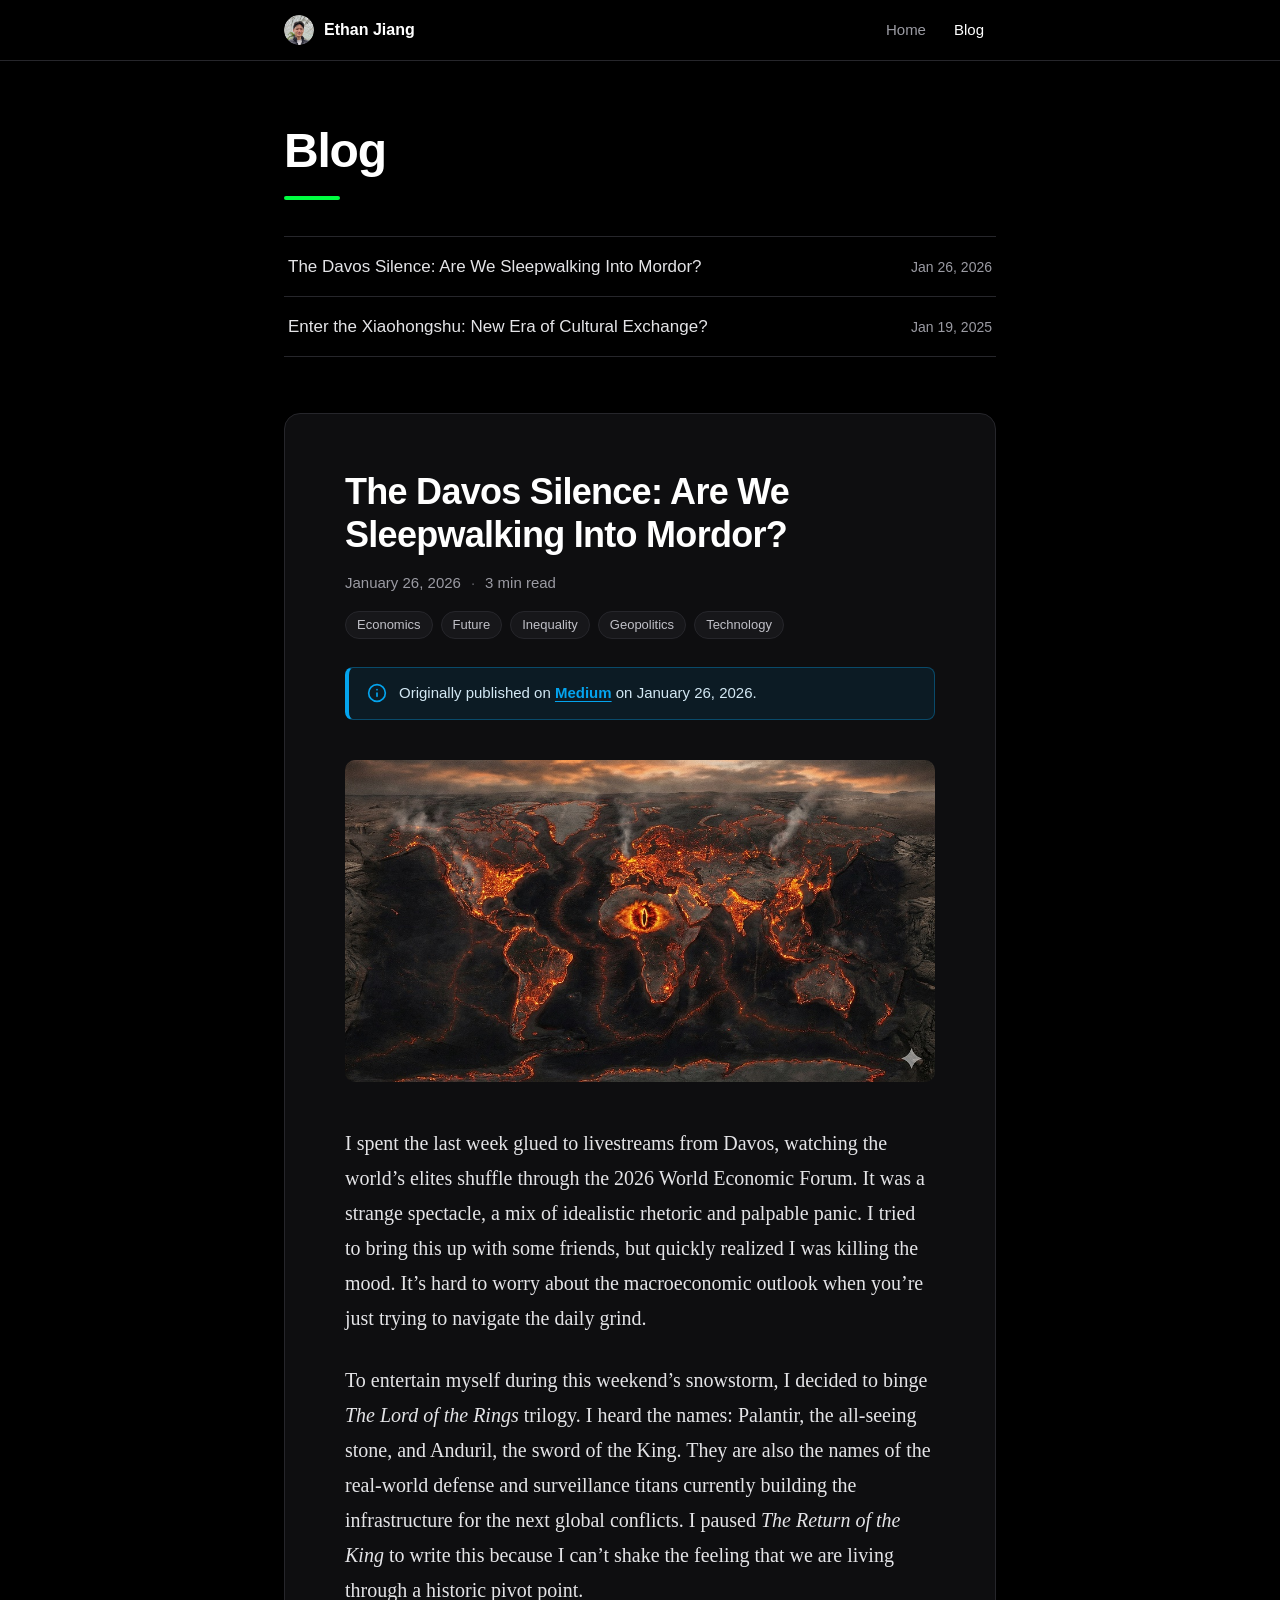
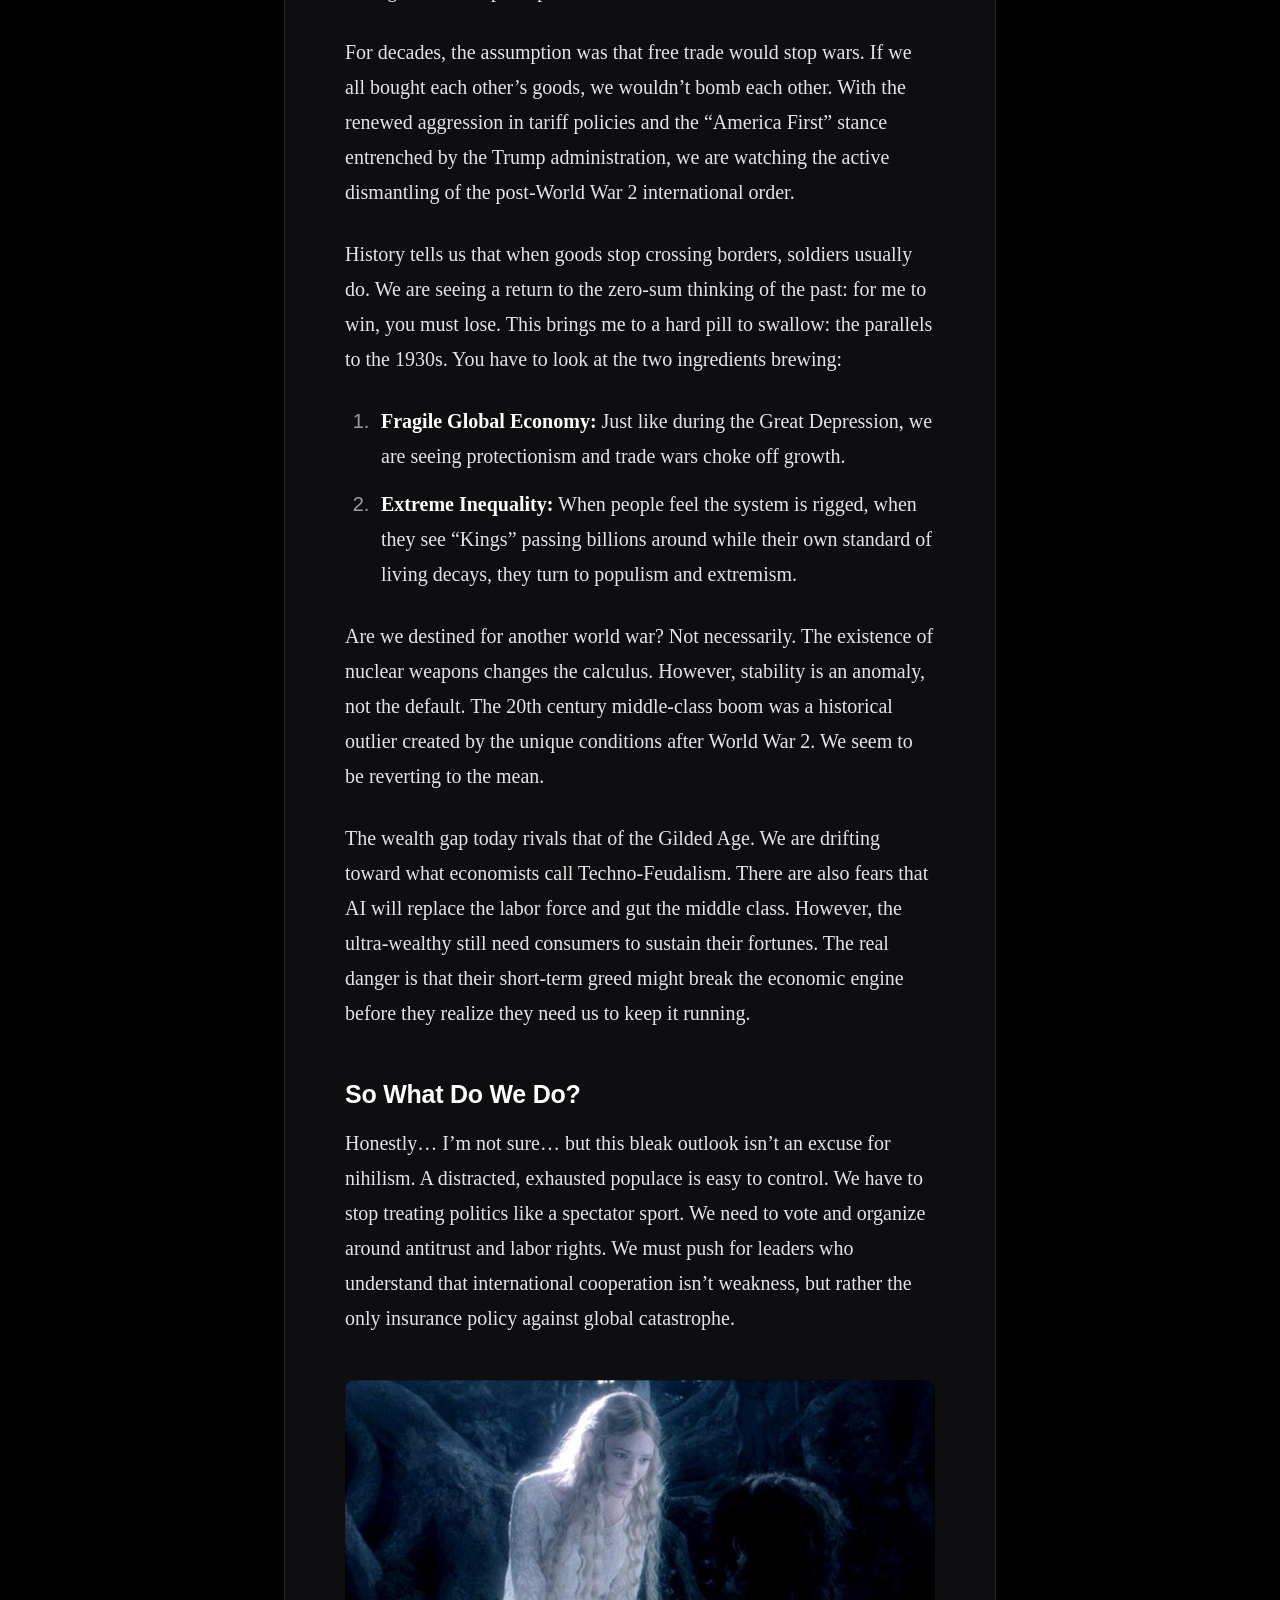
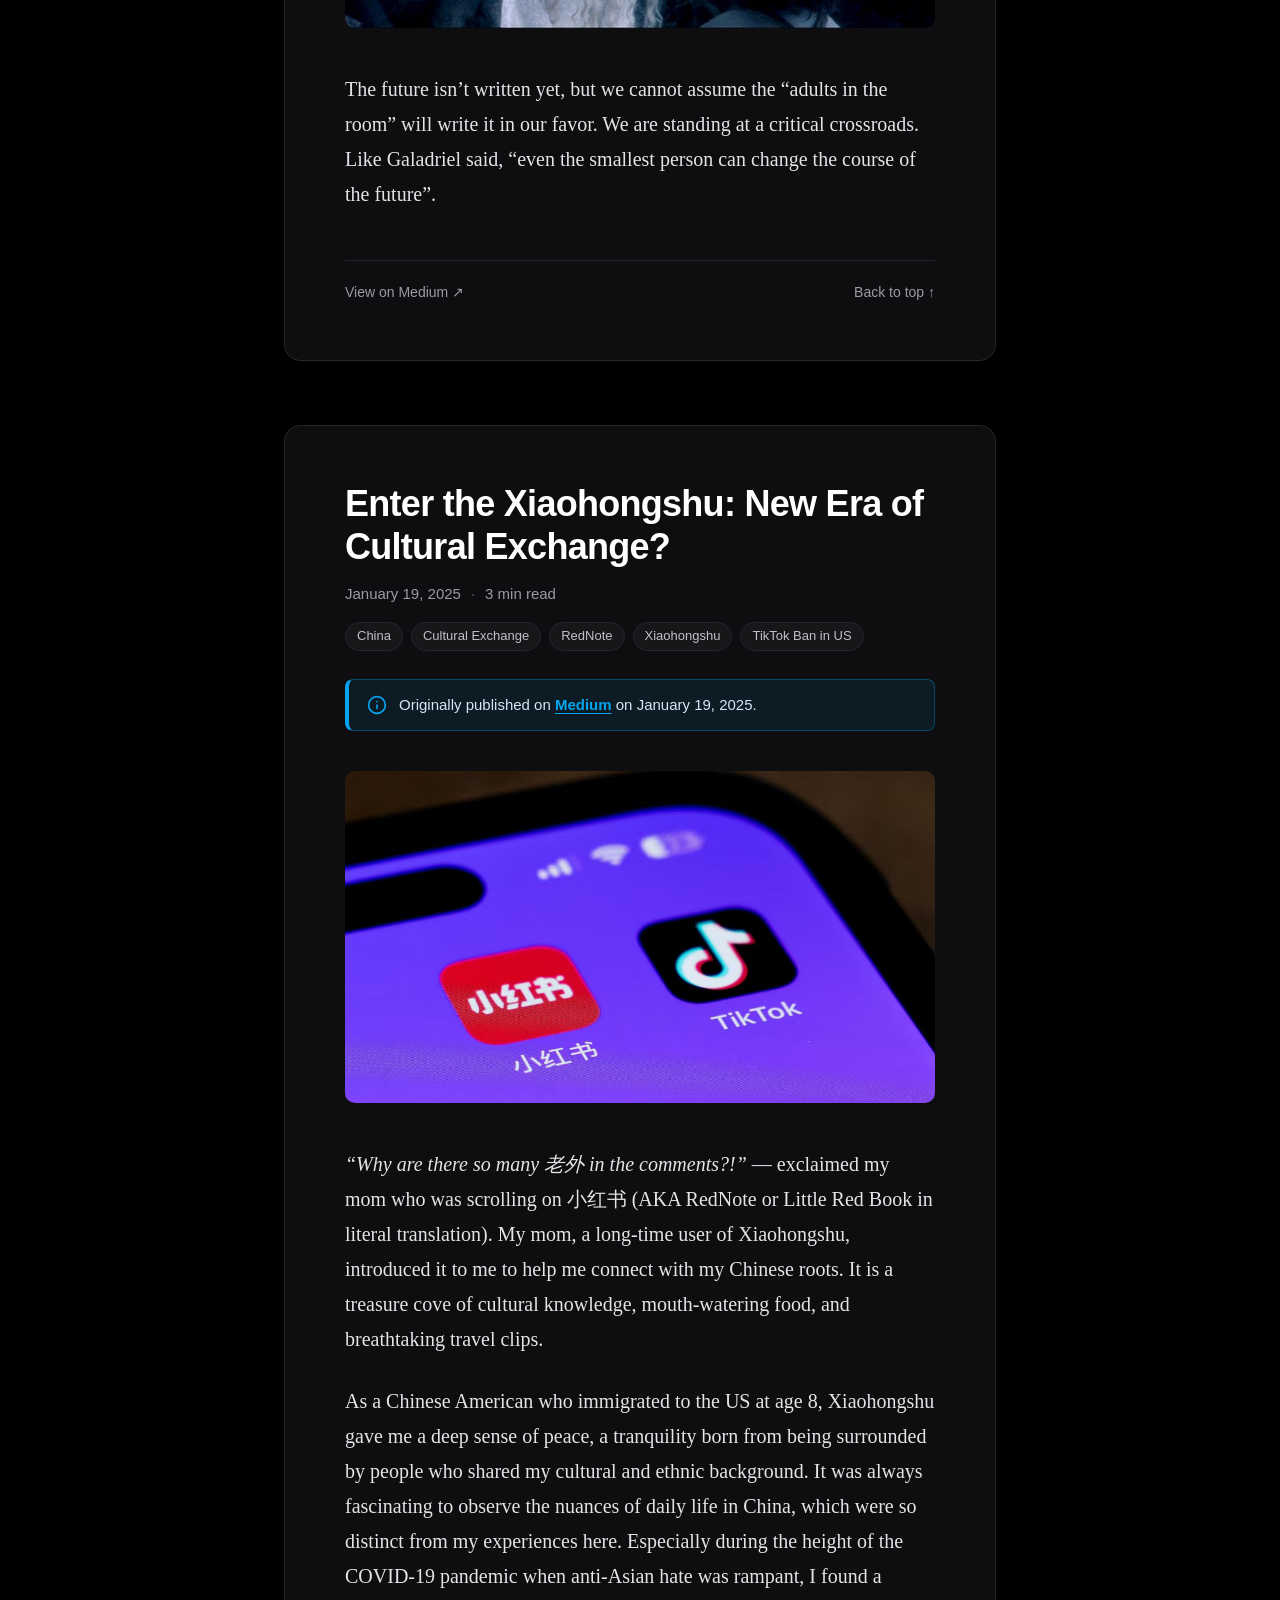
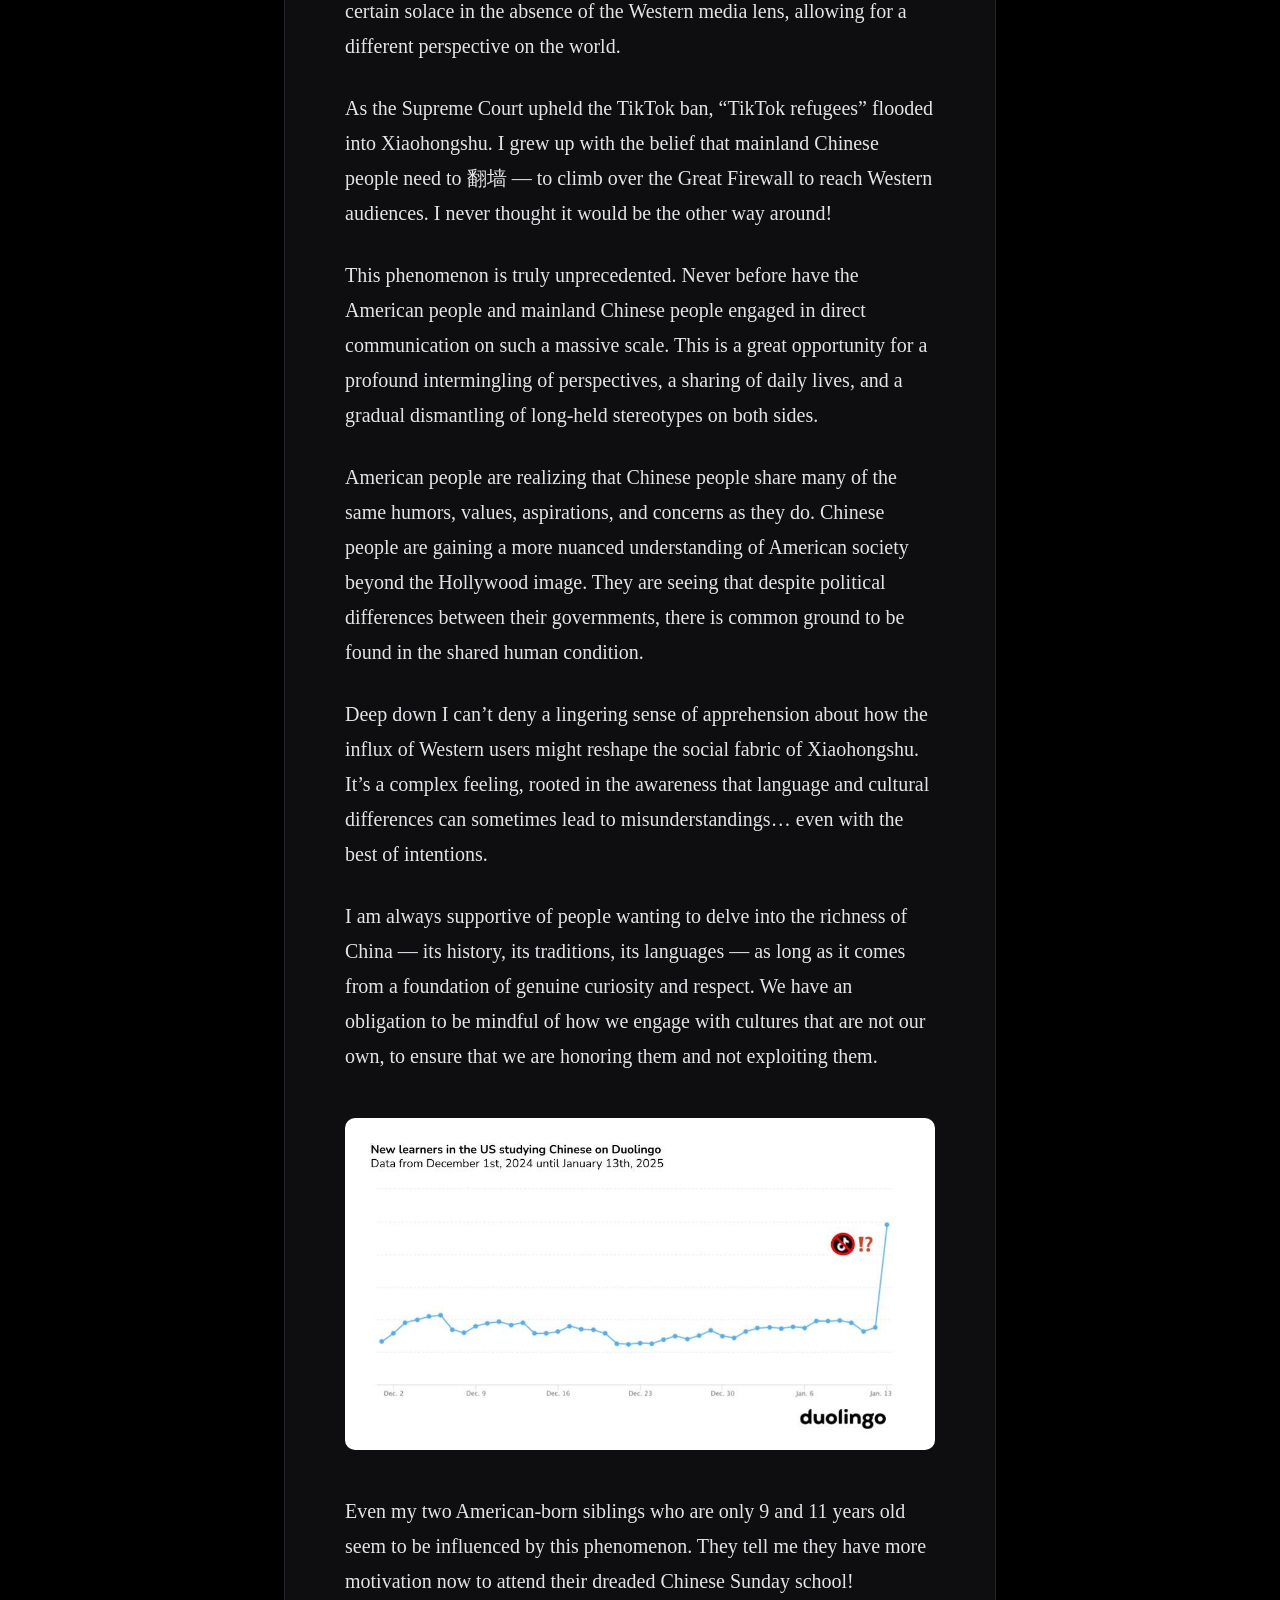
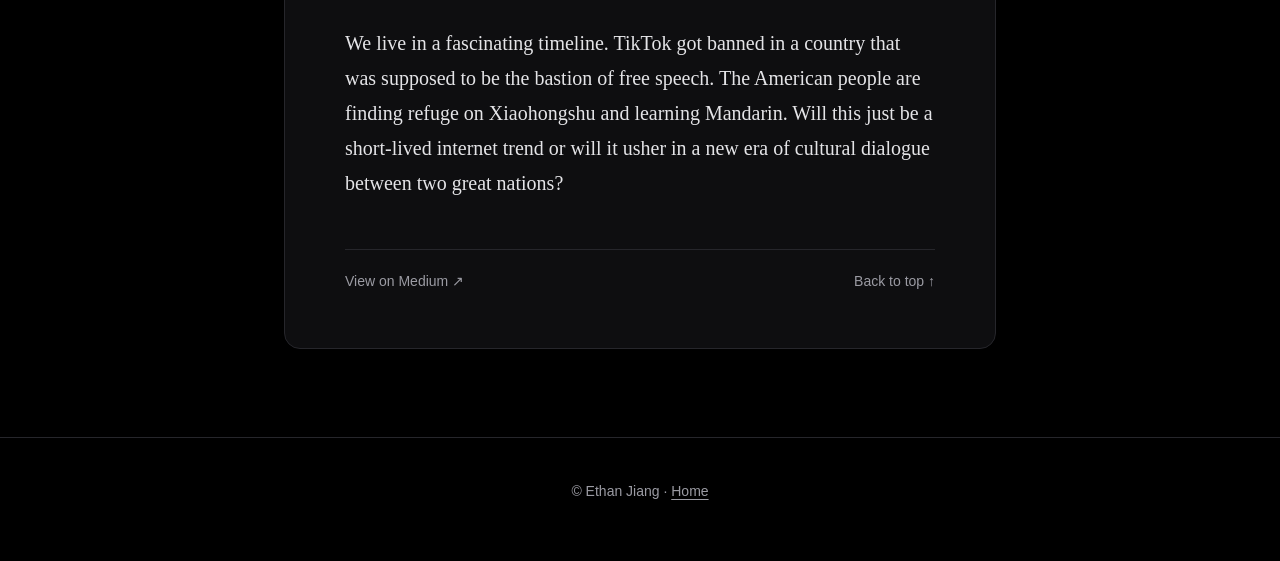
==== blog/index.html @ 608e7aaf "replace medium with self hosted blog page Co-Authored-By: Claude Opus 5.5 <noreply@anthropic.com>" ====
<!DOCTYPE html>
<html lang="en">

<head>

  <title>Blog | Ethan Jiang</title>
  <meta charset="UTF-8">
  <meta name="viewport" content="width=device-width, initial-scale=1.0">
  <meta name="description" content="Blog posts by Ethan Jiang.">
  <link rel="icon" type="image/x-icon" href="https://img.icons8.com/color/48/000000/developer--v1.png">

  <!-- Social previews -->
  <meta property="og:type" content="website">
  <meta property="og:title" content="Blog | Ethan Jiang">
  <meta property="og:description" content="Blog posts by Ethan Jiang.">
  <meta property="og:url" content="https://jiangoz.github.io/blog/">
  <meta property="og:image" content="https://jiangoz.github.io/images/blog/davos-mordor-map.jpg">

  <!-- CSS -->
  <link rel="stylesheet" href="../css/blog.css">

</head>

<body id="top">

  <a class="skip-link" href="#main">Skip to content</a>

  <header class="site-nav">
    <nav class="site-nav-inner" aria-label="Main">
      <a class="brand" href="../">
        <img src="../images/pfp.png" alt="" width="30" height="30">
        <span>Ethan Jiang</span>
      </a>
      <ul class="nav-links">
        <li><a href="../">Home</a></li>
        <li><a href="./" aria-current="page">Blog</a></li>
      </ul>
    </nav>
  </header>

  <main id="main" class="container">

    <header class="page-header">
      <h1>Blog</h1>

      <ol class="post-index" aria-label="All posts">
        <li>
          <a href="#davos-silence">
            <span class="post-index-title">The Davos Silence: Are We Sleepwalking Into Mordor?</span>
            <time datetime="2026-01-26">Jan 26, 2026</time>
          </a>
        </li>
        <li>
          <a href="#enter-the-xiaohongshu">
            <span class="post-index-title">Enter the Xiaohongshu: New Era of Cultural Exchange?</span>
            <time datetime="2025-01-19">Jan 19, 2025</time>
          </a>
        </li>
      </ol>
    </header>

    <!-- ================================================================== -->
    <!-- POST: The Davos Silence                                            -->
    <!-- ================================================================== -->
    <article class="post" id="davos-silence" aria-labelledby="davos-silence-title">

      <header class="post-header">
        <h2 class="post-title" id="davos-silence-title">
          <a href="#davos-silence">The Davos Silence: Are We Sleepwalking Into Mordor?</a>
        </h2>
        <div class="post-meta">
          <time datetime="2026-01-26T06:21:04Z">January 26, 2026</time>
          <span class="dot" aria-hidden="true">·</span>
          <span>3 min read</span>
        </div>
        <ul class="tags" aria-label="Tags">
          <li>Economics</li>
          <li>Future</li>
          <li>Inequality</li>
          <li>Geopolitics</li>
          <li>Technology</li>
        </ul>
      </header>

      <aside class="origin-note" role="note">
        <svg viewBox="0 0 24 24" fill="none" stroke="currentColor" stroke-width="2" stroke-linecap="round" stroke-linejoin="round" aria-hidden="true">
          <circle cx="12" cy="12" r="10" />
          <line x1="12" y1="16" x2="12" y2="12" />
          <line x1="12" y1="8" x2="12.01" y2="8" />
        </svg>
        <p>
          Originally published on
          <a href="https://medium.com/@eyjiang/the-davos-silence-are-we-sleepwalking-into-mordor-d99fb3b26d7f" target="_blank" rel="noopener">Medium</a>
          on January 26, 2026.
        </p>
      </aside>

      <div class="post-body">
        <figure>
          <img src="../images/blog/davos-mordor-map.jpg" width="1024" height="559" alt="A world map rendered as a smoldering volcanic landscape, with glowing lava tracing the continents and the Eye of Sauron over Africa.">
        </figure>

        <p>I spent the last week glued to livestreams from Davos, watching the world’s elites shuffle through the 2026 World Economic Forum. It was a strange spectacle, a mix of idealistic rhetoric and palpable panic. I tried to bring this up with some friends, but quickly realized I was killing the mood. It’s hard to worry about the macroeconomic outlook when you’re just trying to navigate the daily grind.</p>

        <p>To entertain myself during this weekend’s snowstorm, I decided to binge <em>The Lord of the Rings</em> trilogy. I heard the names: Palantir, the all-seeing stone, and Anduril, the sword of the King. They are also the names of the real-world defense and surveillance titans currently building the infrastructure for the next global conflicts. I paused <em>The Return of the King</em> to write this because I can’t shake the feeling that we are living through a historic pivot point.</p>

        <p>For decades, the assumption was that free trade would stop wars. If we all bought each other’s goods, we wouldn’t bomb each other. With the renewed aggression in tariff policies and the “America First” stance entrenched by the Trump administration, we are watching the active dismantling of the post-World War 2 international order.</p>

        <p>History tells us that when goods stop crossing borders, soldiers usually do. We are seeing a return to the zero-sum thinking of the past: for me to win, you must lose. This brings me to a hard pill to swallow: the parallels to the 1930s. You have to look at the two ingredients brewing:</p>

        <ol>
          <li><strong>Fragile Global Economy:</strong> Just like during the Great Depression, we are seeing protectionism and trade wars choke off growth.</li>
          <li><strong>Extreme Inequality:</strong> When people feel the system is rigged, when they see “Kings” passing billions around while their own standard of living decays, they turn to populism and extremism.</li>
        </ol>

        <p>Are we destined for another world war? Not necessarily. The existence of nuclear weapons changes the calculus. However, stability is an anomaly, not the default. The 20th century middle-class boom was a historical outlier created by the unique conditions after World War 2. We seem to be reverting to the mean.</p>

        <p>The wealth gap today rivals that of the Gilded Age. We are drifting toward what economists call Techno-Feudalism. There are also fears that AI will replace the labor force and gut the middle class. However, the ultra-wealthy still need consumers to sustain their fortunes. The real danger is that their short-term greed might break the economic engine before they realize they need us to keep it running.</p>

        <h3>So What Do We Do?</h3>

        <p>Honestly… I’m not sure… but this bleak outlook isn’t an excuse for nihilism. A distracted, exhausted populace is easy to control. We have to stop treating politics like a spectator sport. We need to vote and organize around antitrust and labor rights. We must push for leaders who understand that international cooperation isn’t weakness, but rather the only insurance policy against global catastrophe.</p>

        <figure>
          <img src="../images/blog/davos-galadriel.jpg" width="960" height="404" loading="lazy" alt="Galadriel speaking to Frodo in a scene from The Lord of the Rings.">
        </figure>

        <p>The future isn’t written yet, but we cannot assume the “adults in the room” will write it in our favor. We are standing at a critical crossroads. Like Galadriel said, “even the smallest person can change the course of the future”.</p>
      </div>

      <footer class="post-footer">
        <a href="https://medium.com/@eyjiang/the-davos-silence-are-we-sleepwalking-into-mordor-d99fb3b26d7f" target="_blank" rel="noopener">View on Medium ↗</a>
        <a href="#top">Back to top ↑</a>
      </footer>

    </article>

    <!-- ================================================================== -->
    <!-- POST: Enter the Xiaohongshu                                        -->
    <!-- ================================================================== -->
    <article class="post" id="enter-the-xiaohongshu" aria-labelledby="enter-the-xiaohongshu-title">

      <header class="post-header">
        <h2 class="post-title" id="enter-the-xiaohongshu-title">
          <a href="#enter-the-xiaohongshu">Enter the Xiaohongshu: New Era of Cultural Exchange?</a>
        </h2>
        <div class="post-meta">
          <time datetime="2025-01-20T02:31:07Z">January 19, 2025</time>
          <span class="dot" aria-hidden="true">·</span>
          <span>3 min read</span>
        </div>
        <ul class="tags" aria-label="Tags">
          <li>China</li>
          <li>Cultural Exchange</li>
          <li>RedNote</li>
          <li>Xiaohongshu</li>
          <li>TikTok Ban in US</li>
        </ul>
      </header>

      <aside class="origin-note" role="note">
        <svg viewBox="0 0 24 24" fill="none" stroke="currentColor" stroke-width="2" stroke-linecap="round" stroke-linejoin="round" aria-hidden="true">
          <circle cx="12" cy="12" r="10" />
          <line x1="12" y1="16" x2="12" y2="12" />
          <line x1="12" y1="8" x2="12.01" y2="8" />
        </svg>
        <p>
          Originally published on
          <a href="https://medium.com/@eyjiang/enter-the-xiaohongshu-87f185484d2e" target="_blank" rel="noopener">Medium</a>
          on January 19, 2025.
        </p>
      </aside>

      <div class="post-body">
        <figure>
          <img src="../images/blog/xiaohongshu-tiktok-icons.jpg" width="992" height="558" loading="lazy" alt="Close-up of a phone screen showing the Xiaohongshu (RedNote) and TikTok app icons side by side.">
        </figure>

        <p><em>“Why are there so many <span lang="zh-Hans">老外</span> in the comments?!”</em> — exclaimed my mom who was scrolling on <span lang="zh-Hans">小红书</span> (AKA RedNote or Little Red Book in literal translation). My mom, a long-time user of Xiaohongshu, introduced it to me to help me connect with my Chinese roots. It is a treasure cove of cultural knowledge, mouth-watering food, and breathtaking travel clips.</p>

        <p>As a Chinese American who immigrated to the US at age 8, Xiaohongshu gave me a deep sense of peace, a tranquility born from being surrounded by people who shared my cultural and ethnic background. It was always fascinating to observe the nuances of daily life in China, which were so distinct from my experiences here. Especially during the height of the COVID-19 pandemic when anti-Asian hate was rampant, I found a certain solace in the absence of the Western media lens, allowing for a different perspective on the world.</p>

        <p>As the Supreme Court upheld the TikTok ban, “TikTok refugees” flooded into Xiaohongshu. I grew up with the belief that mainland Chinese people need to <span lang="zh-Hans">翻墙</span> — to climb over the Great Firewall to reach Western audiences. I never thought it would be the other way around!</p>

        <p>This phenomenon is truly unprecedented. Never before have the American people and mainland Chinese people engaged in direct communication on such a massive scale. This is a great opportunity for a profound intermingling of perspectives, a sharing of daily lives, and a gradual dismantling of long-held stereotypes on both sides.</p>

        <p>American people are realizing that Chinese people share many of the same humors, values, aspirations, and concerns as they do. Chinese people are gaining a more nuanced understanding of American society beyond the Hollywood image. They are seeing that despite political differences between their governments, there is common ground to be found in the shared human condition.</p>

        <p>Deep down I can’t deny a lingering sense of apprehension about how the influx of Western users might reshape the social fabric of Xiaohongshu. It’s a complex feeling, rooted in the awareness that language and cultural differences can sometimes lead to misunderstandings… even with the best of intentions.</p>

        <p>I am always supportive of people wanting to delve into the richness of China — its history, its traditions, its languages — as long as it comes from a foundation of genuine curiosity and respect. We have an obligation to be mindful of how we engage with cultures that are not our own, to ensure that we are honoring them and not exploiting them.</p>

        <figure>
          <img src="../images/blog/xiaohongshu-duolingo-chart.jpg" width="960" height="540" loading="lazy" alt="Duolingo chart of new learners in the US studying Chinese from December 1, 2024 to January 13, 2025, showing a sharp spike on January 13.">
        </figure>

        <p>Even my two American-born siblings who are only 9 and 11 years old seem to be influenced by this phenomenon. They tell me they have more motivation now to attend their dreaded Chinese Sunday school!</p>

        <p>We live in a fascinating timeline. TikTok got banned in a country that was supposed to be the bastion of free speech. The American people are finding refuge on Xiaohongshu and learning Mandarin. Will this just be a short-lived internet trend or will it usher in a new era of cultural dialogue between two great nations?</p>
      </div>

      <footer class="post-footer">
        <a href="https://medium.com/@eyjiang/enter-the-xiaohongshu-87f185484d2e" target="_blank" rel="noopener">View on Medium ↗</a>
        <a href="#top">Back to top ↑</a>
      </footer>

    </article>

  </main>

  <footer class="site-footer">
    <p>© Ethan Jiang · <a href="../">Home</a></p>
  </footer>

</body>

</html>
---- css/blog.css ----
/* ==========================================================================
   Blog styles
   Dark theme to match the homepage (black background, #04a4ee link accent,
   #00FF41 green accent from the name animation).
   ========================================================================== */

:root {
  --bg: #000000;
  --surface: #0e0e10;
  --surface-raised: #17171a;
  --border: #26262b;
  --text: #e4e4e7;
  --text-muted: #9b9ba3;
  --heading: #ffffff;
  --accent: #04a4ee;
  --accent-soft: rgba(4, 164, 238, 0.09);
  --accent-border: rgba(4, 164, 238, 0.35);
  --green: #00ff41;

  --serif: Charter, "Bitstream Charter", "Sitka Text", Cambria, Georgia, serif;
  --sans: -apple-system, BlinkMacSystemFont, "Segoe UI", Roboto, "Helvetica Neue", Arial, sans-serif;

  --content-width: 760px;
}

*,
*::before,
*::after {
  box-sizing: border-box;
}

html {
  scroll-behavior: smooth;
}

@media (prefers-reduced-motion: reduce) {
  html {
    scroll-behavior: auto;
  }
}

body {
  margin: 0;
  background: var(--bg);
  color: var(--text);
  font-family: var(--sans);
  font-size: 16px;
  line-height: 1.6;
  -webkit-font-smoothing: antialiased;
  -moz-osx-font-smoothing: grayscale;
  text-rendering: optimizeLegibility;
}

a {
  color: var(--accent);
  text-underline-offset: 3px;
}

a:hover {
  color: #3dbcf6;
}

:focus-visible {
  outline: 2px solid var(--accent);
  outline-offset: 3px;
  border-radius: 2px;
}

.skip-link {
  position: absolute;
  left: 16px;
  top: -48px;
  padding: 8px 14px;
  background: var(--accent);
  color: #000;
  font-weight: 600;
  border-radius: 6px;
  text-decoration: none;
  z-index: 100;
}

.skip-link:focus {
  top: 12px;
}

/* --------------------------------------------------------------------------
   Top navigation
   -------------------------------------------------------------------------- */

.site-nav {
  position: sticky;
  top: 0;
  z-index: 10;
  background: rgba(0, 0, 0, 0.82);
  -webkit-backdrop-filter: saturate(180%) blur(10px);
  backdrop-filter: saturate(180%) blur(10px);
  border-bottom: 1px solid var(--border);
}

.site-nav-inner {
  max-width: var(--content-width);
  margin: 0 auto;
  padding: 12px 24px;
  display: flex;
  align-items: center;
  justify-content: space-between;
  gap: 16px;
}

.brand {
  display: inline-flex;
  align-items: center;
  gap: 10px;
  color: var(--heading);
  font-weight: 600;
  font-size: 16px;
  text-decoration: none;
}

.brand img {
  width: 30px;
  height: 30px;
  border-radius: 50%;
}

.brand:hover {
  color: var(--heading);
}

.brand:hover span {
  text-decoration: underline;
}

.nav-links {
  display: flex;
  gap: 4px;
  margin: 0;
  padding: 0;
  list-style: none;
}

.nav-links a {
  display: block;
  padding: 6px 12px;
  border-radius: 6px;
  color: var(--text-muted);
  font-size: 15px;
  text-decoration: none;
  transition: color 0.15s ease, background-color 0.15s ease;
}

.nav-links a:hover {
  color: var(--heading);
  background: var(--surface-raised);
}

.nav-links a[aria-current="page"] {
  color: var(--heading);
}

/* --------------------------------------------------------------------------
   Page layout
   -------------------------------------------------------------------------- */

.container {
  max-width: var(--content-width);
  margin: 0 auto;
  padding: 64px 24px 88px;
}

.page-header {
  margin-bottom: 56px;
}

.page-header h1 {
  margin: 0;
  color: var(--heading);
  font-size: 48px;
  line-height: 1.1;
  letter-spacing: -0.025em;
}

.page-header h1::after {
  content: "";
  display: block;
  width: 56px;
  height: 4px;
  margin-top: 18px;
  border-radius: 2px;
  background: var(--green);
}

/* Post index (table of contents) */

.post-index {
  margin: 36px 0 0;
  padding: 0;
  list-style: none;
  border-top: 1px solid var(--border);
}

.post-index li {
  border-bottom: 1px solid var(--border);
}

.post-index a {
  display: flex;
  align-items: baseline;
  justify-content: space-between;
  gap: 24px;
  padding: 16px 4px;
  color: var(--text);
  text-decoration: none;
}

.post-index-title {
  font-size: 17px;
  font-weight: 500;
  transition: color 0.15s ease;
}

.post-index a:hover .post-index-title {
  color: var(--accent);
}

.post-index time {
  flex: none;
  color: var(--text-muted);
  font-size: 14px;
  font-variant-numeric: tabular-nums;
}

/* --------------------------------------------------------------------------
   Posts
   -------------------------------------------------------------------------- */

.post {
  background: var(--surface);
  border: 1px solid var(--border);
  border-radius: 16px;
  padding: 56px 60px;
  scroll-margin-top: 80px;
}

.post + .post {
  margin-top: 64px;
}

.post-header {
  margin-bottom: 28px;
}

.post-title {
  margin: 0 0 14px;
  color: var(--heading);
  font-size: 36px;
  line-height: 1.2;
  letter-spacing: -0.02em;
}

.post-title a {
  color: inherit;
  text-decoration: none;
}

.post-title a:hover {
  color: inherit;
  text-decoration: underline;
  text-decoration-thickness: 2px;
  text-underline-offset: 6px;
}

.post-meta {
  display: flex;
  flex-wrap: wrap;
  align-items: center;
  gap: 4px 10px;
  color: var(--text-muted);
  font-size: 15px;
}

.post-meta .dot {
  opacity: 0.6;
}

.tags {
  display: flex;
  flex-wrap: wrap;
  gap: 8px;
  margin: 16px 0 0;
  padding: 0;
  list-style: none;
}

.tags li {
  padding: 3px 11px;
  border: 1px solid var(--border);
  border-radius: 999px;
  background: var(--surface-raised);
  color: #c0c0c7;
  font-size: 13px;
}

/* "Originally published on Medium" info panel */

.origin-note {
  display: flex;
  align-items: flex-start;
  gap: 12px;
  margin: 0 0 40px;
  padding: 14px 18px;
  border: 1px solid var(--accent-border);
  border-left: 4px solid var(--accent);
  border-radius: 8px;
  background: var(--accent-soft);
  color: #d3e8f4;
  font-size: 15px;
  line-height: 1.5;
}

.origin-note svg {
  flex: none;
  width: 20px;
  height: 20px;
  margin-top: 1px;
  color: var(--accent);
}

.origin-note p {
  margin: 0;
}

.origin-note a {
  font-weight: 600;
}

/* Article body typography */

.post-body {
  color: var(--text);
  font-family: var(--serif);
  font-size: 20px;
  line-height: 1.75;
  overflow-wrap: break-word;
}

.post-body p {
  margin: 0 0 1.35em;
}

.post-body h3 {
  margin: 1.9em 0 0.6em;
  color: var(--heading);
  font-family: var(--sans);
  font-size: 25px;
  line-height: 1.3;
  letter-spacing: -0.01em;
}

.post-body ol,
.post-body ul {
  margin: 0 0 1.35em;
  padding-left: 1.5em;
}

.post-body li {
  margin-bottom: 0.65em;
  padding-left: 0.3em;
}

.post-body li::marker {
  color: var(--text-muted);
  font-family: var(--sans);
}

.post-body strong {
  color: var(--heading);
  font-weight: 700;
}

.post-body figure {
  margin: 2.2em 0;
}

.post-body figure:first-child {
  margin-top: 0;
}

.post-body figure img {
  display: block;
  width: 100%;
  height: auto;
  border-radius: 10px;
  background: var(--surface-raised);
}

.post-body > :last-child {
  margin-bottom: 0;
}

.post-footer {
  display: flex;
  flex-wrap: wrap;
  justify-content: space-between;
  gap: 12px;
  margin-top: 48px;
  padding-top: 20px;
  border-top: 1px solid var(--border);
  font-size: 14px;
}

.post-footer a {
  color: var(--text-muted);
  text-decoration: none;
}

.post-footer a:hover {
  color: var(--accent);
}

/* --------------------------------------------------------------------------
   Site footer
   -------------------------------------------------------------------------- */

.site-footer {
  padding: 28px 24px 44px;
  border-top: 1px solid var(--border);
  color: var(--text-muted);
  font-size: 14px;
  text-align: center;
}

.site-footer a {
  color: var(--text-muted);
}

.site-footer a:hover {
  color: var(--accent);
}

/* --------------------------------------------------------------------------
   Responsive
   -------------------------------------------------------------------------- */

@media (max-width: 720px) {
  .container {
    padding: 40px 16px 64px;
  }

  .site-nav-inner {
    padding: 10px 16px;
  }

  .page-header {
    margin-bottom: 40px;
  }

  .page-header h1 {
    font-size: 38px;
  }

  .post-index a {
    flex-direction: column;
    gap: 2px;
  }

  .post {
    padding: 32px 22px;
    border-radius: 12px;
  }

  .post + .post {
    margin-top: 40px;
  }

  .post-title {
    font-size: 28px;
  }

  .post-body {
    font-size: 18px;
    line-height: 1.7;
  }

  .post-body h3 {
    font-size: 22px;
  }

  .origin-note {
    margin-bottom: 32px;
    font-size: 14px;
  }
}

@media (max-width: 380px) {
  .brand span {
    display: none;
  }
}
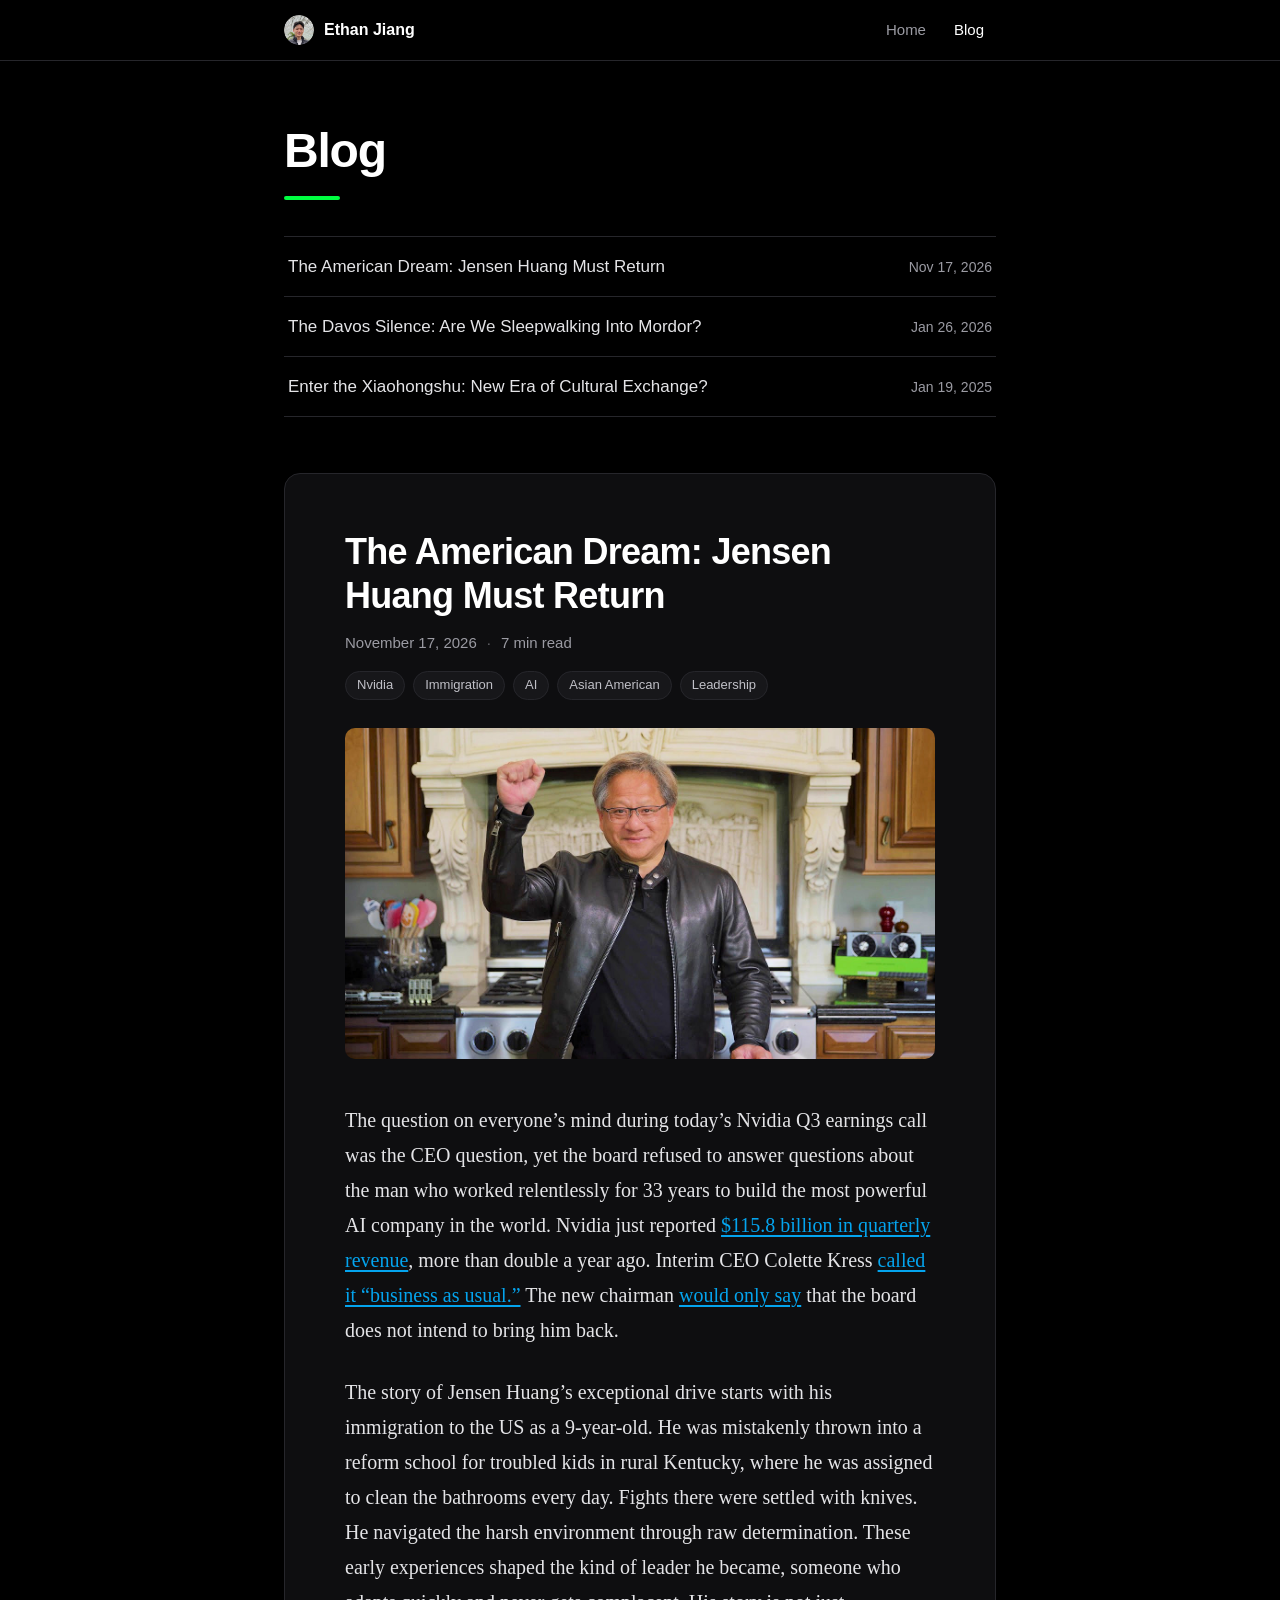
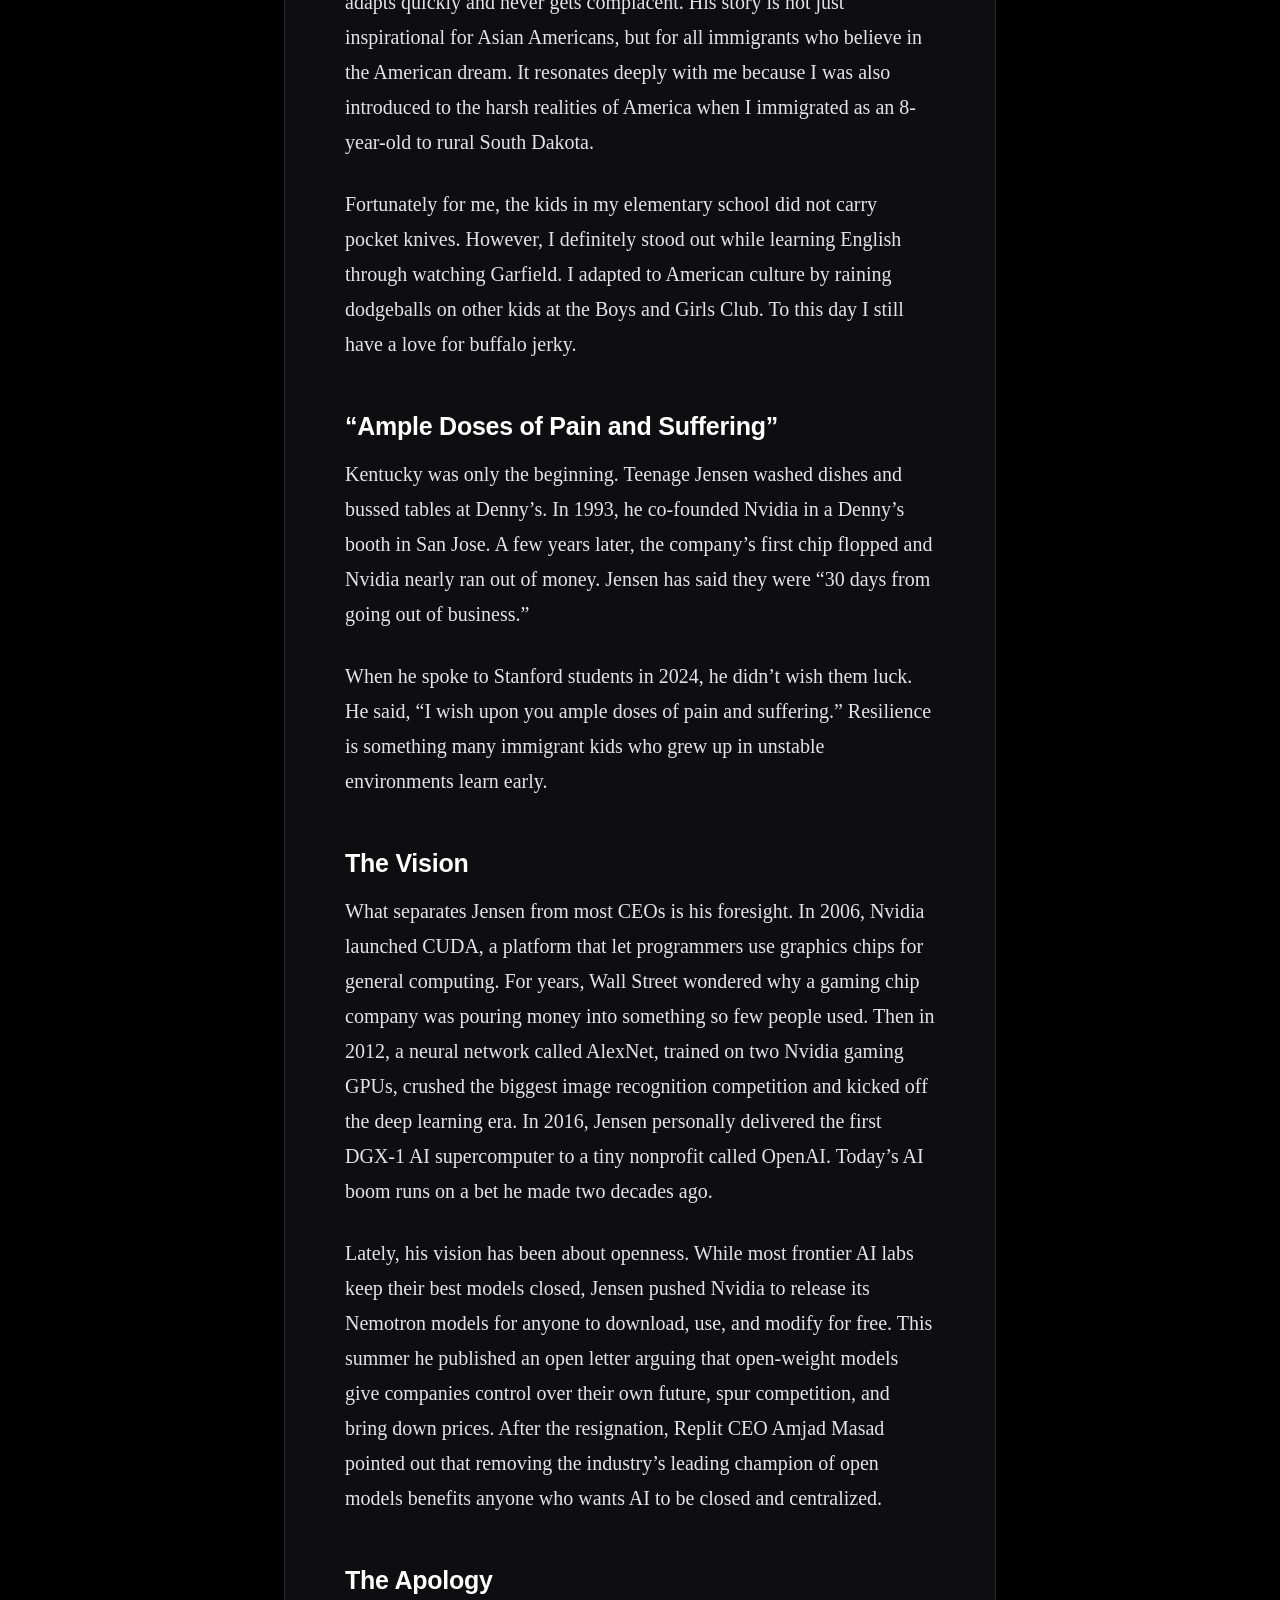
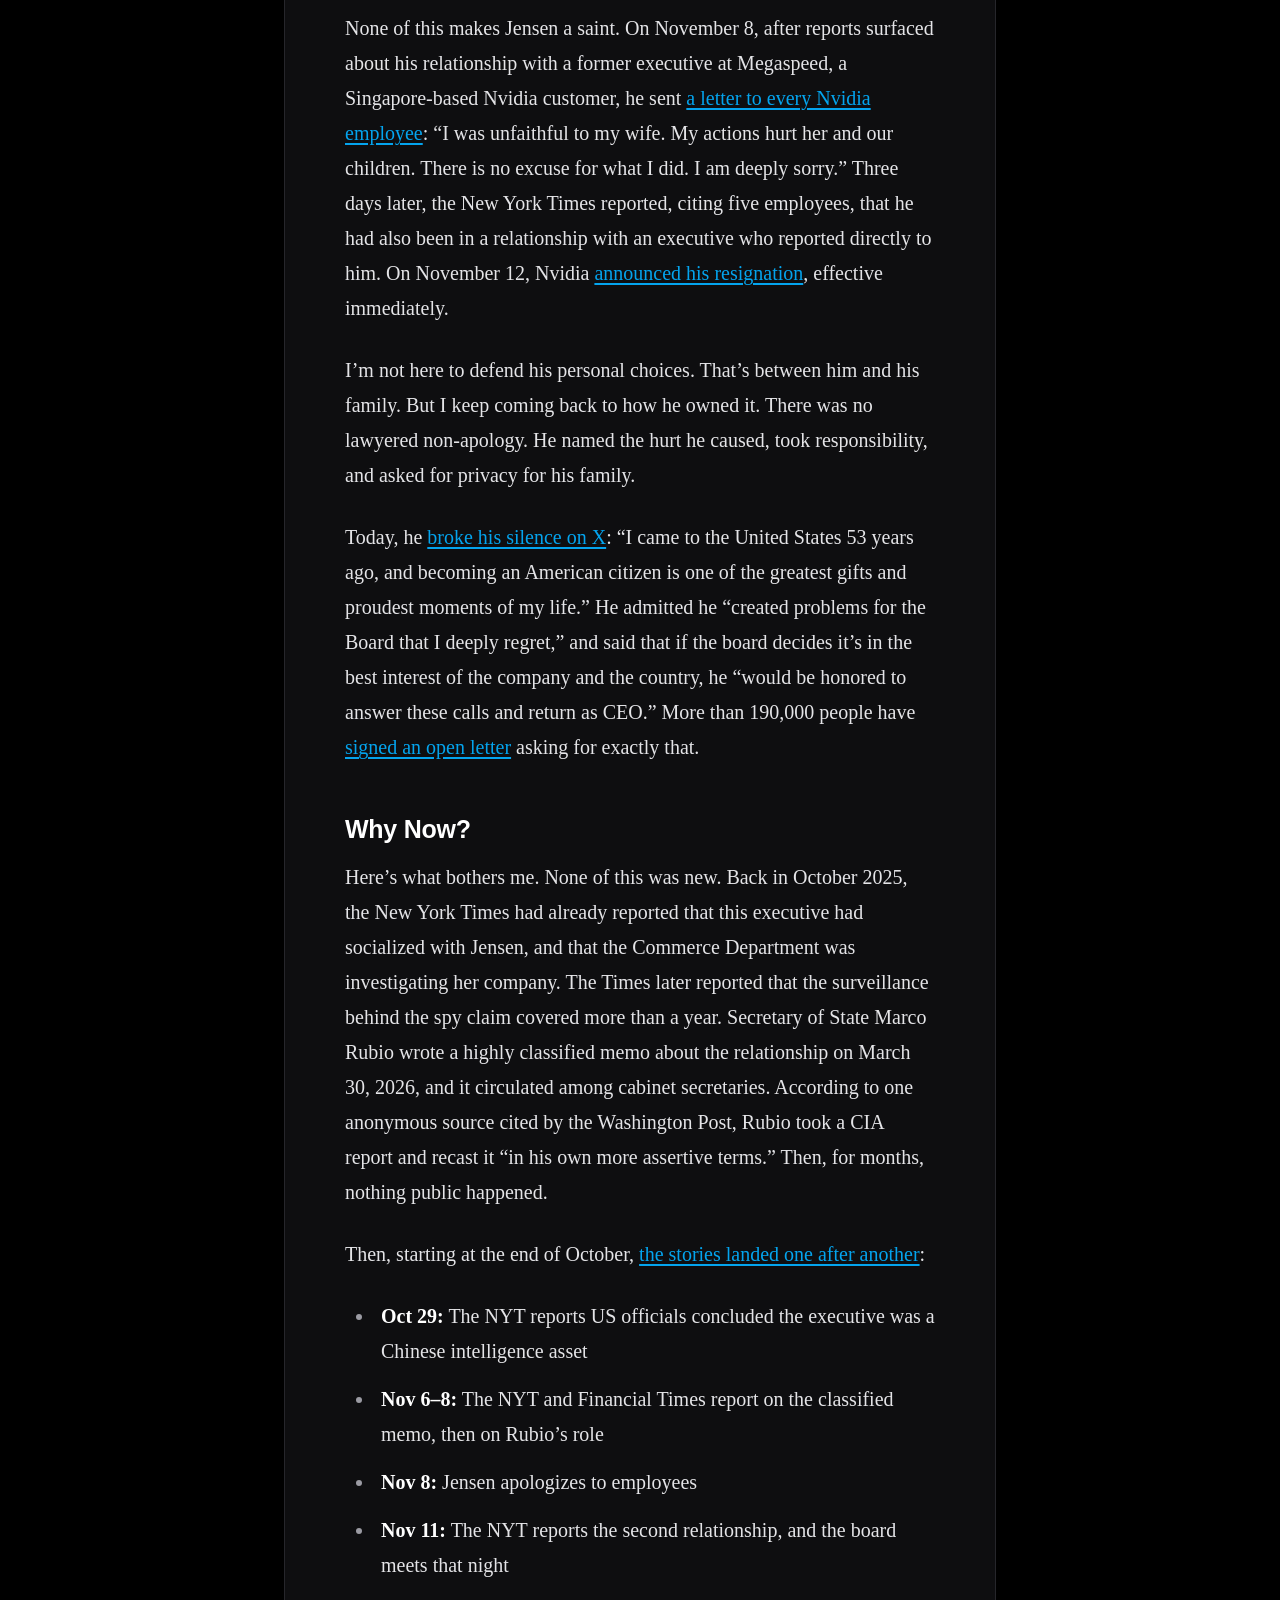
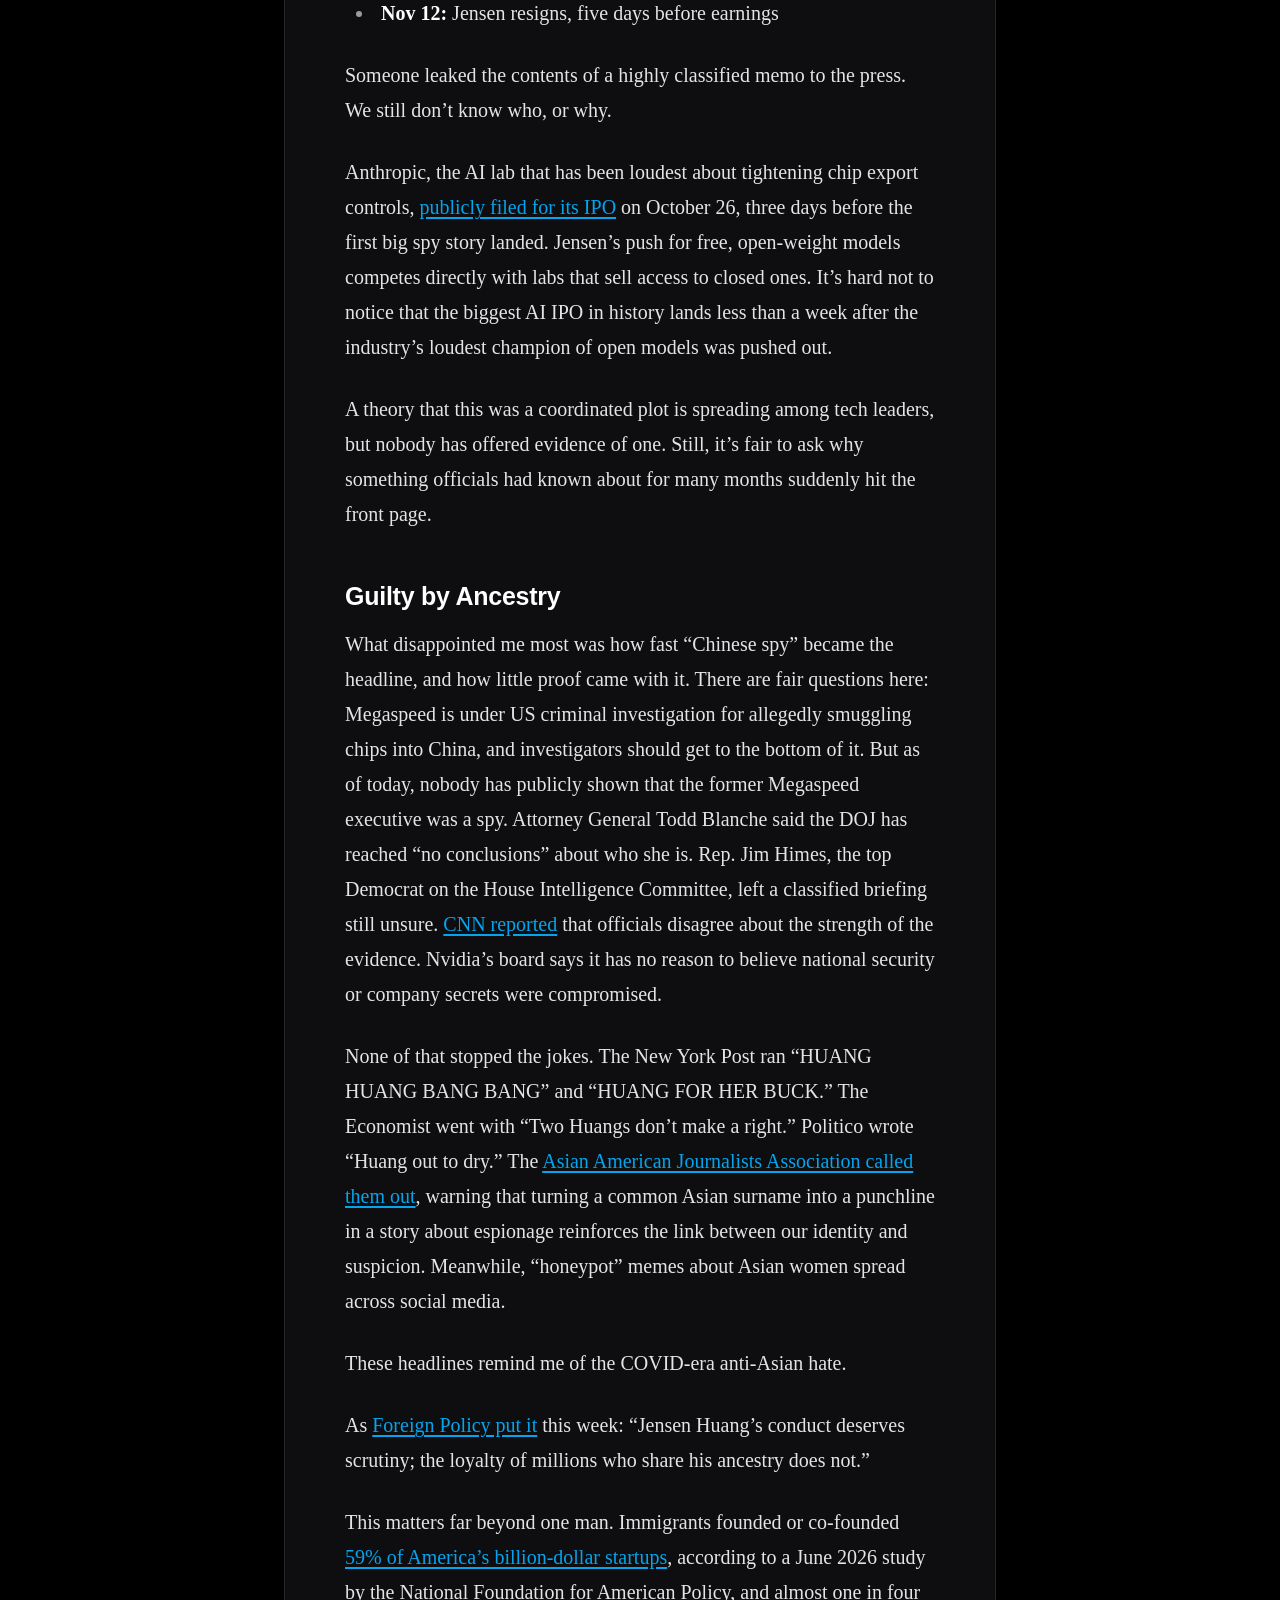
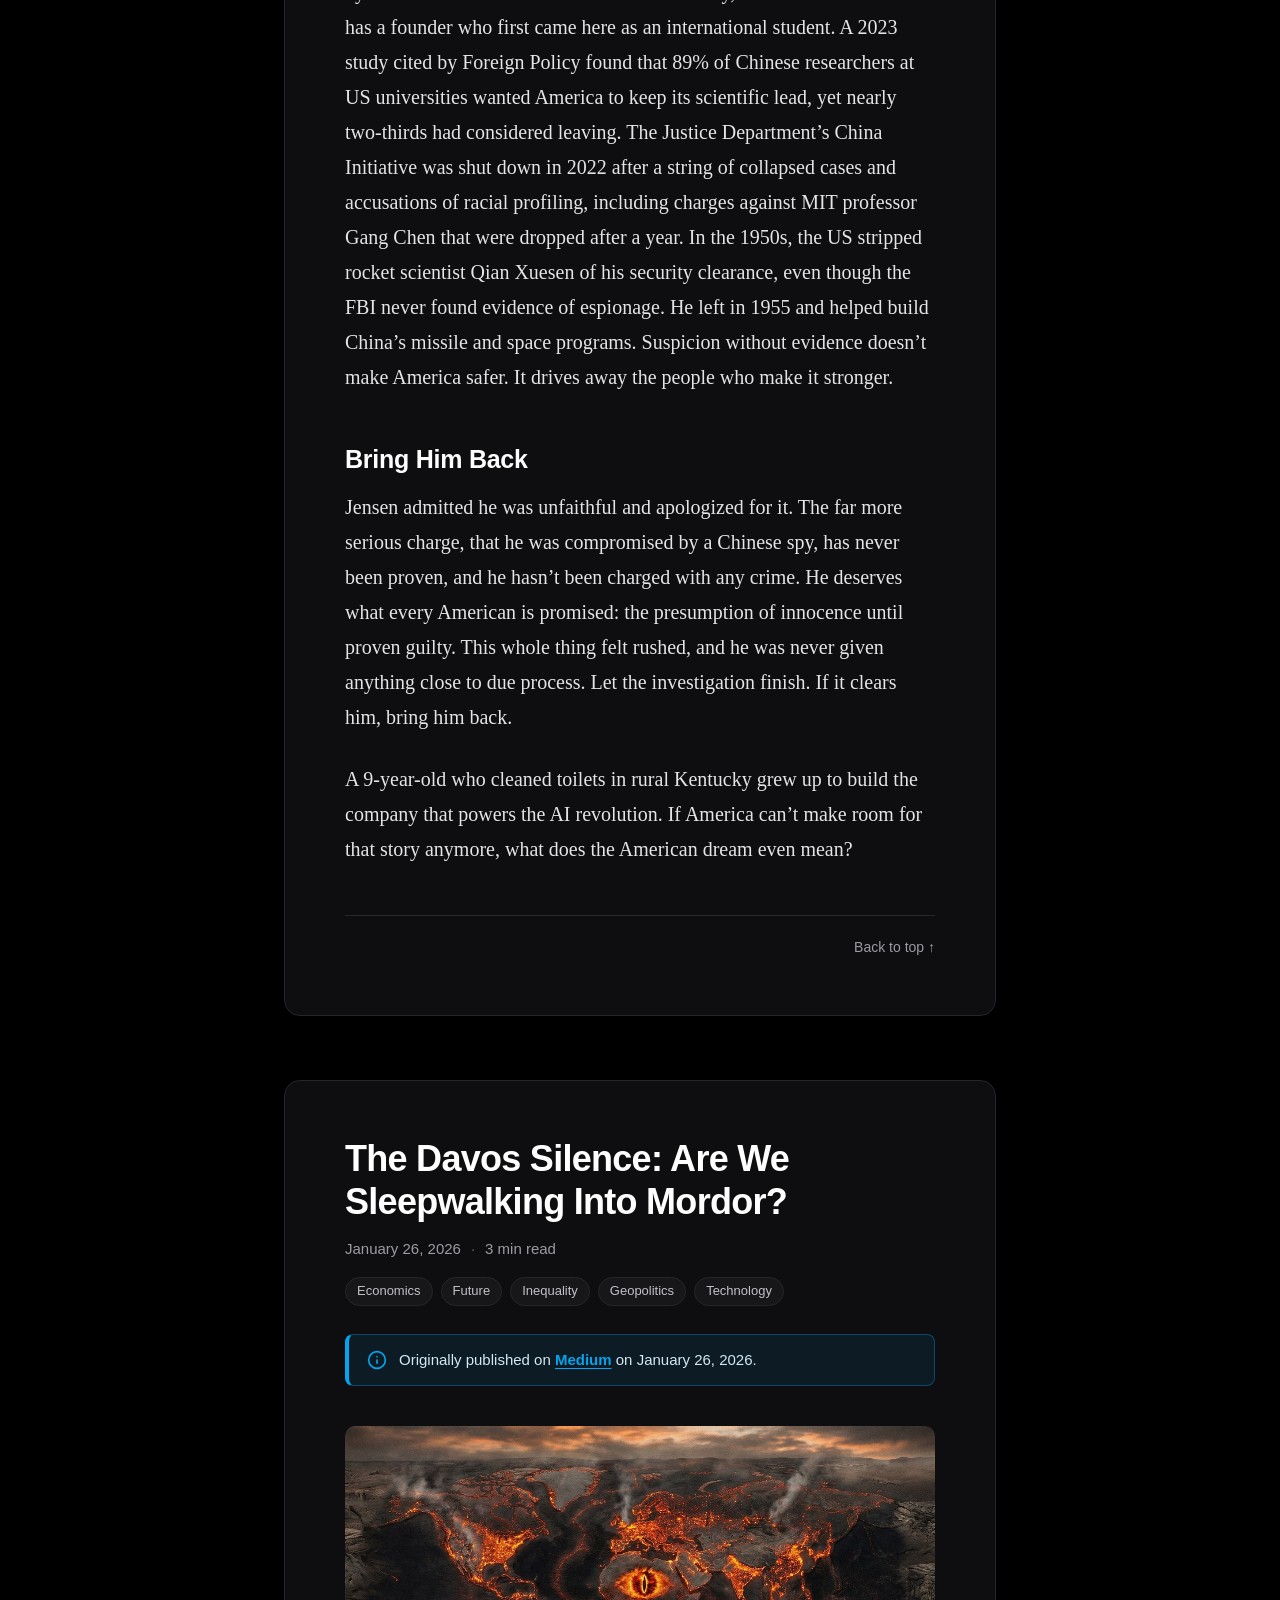
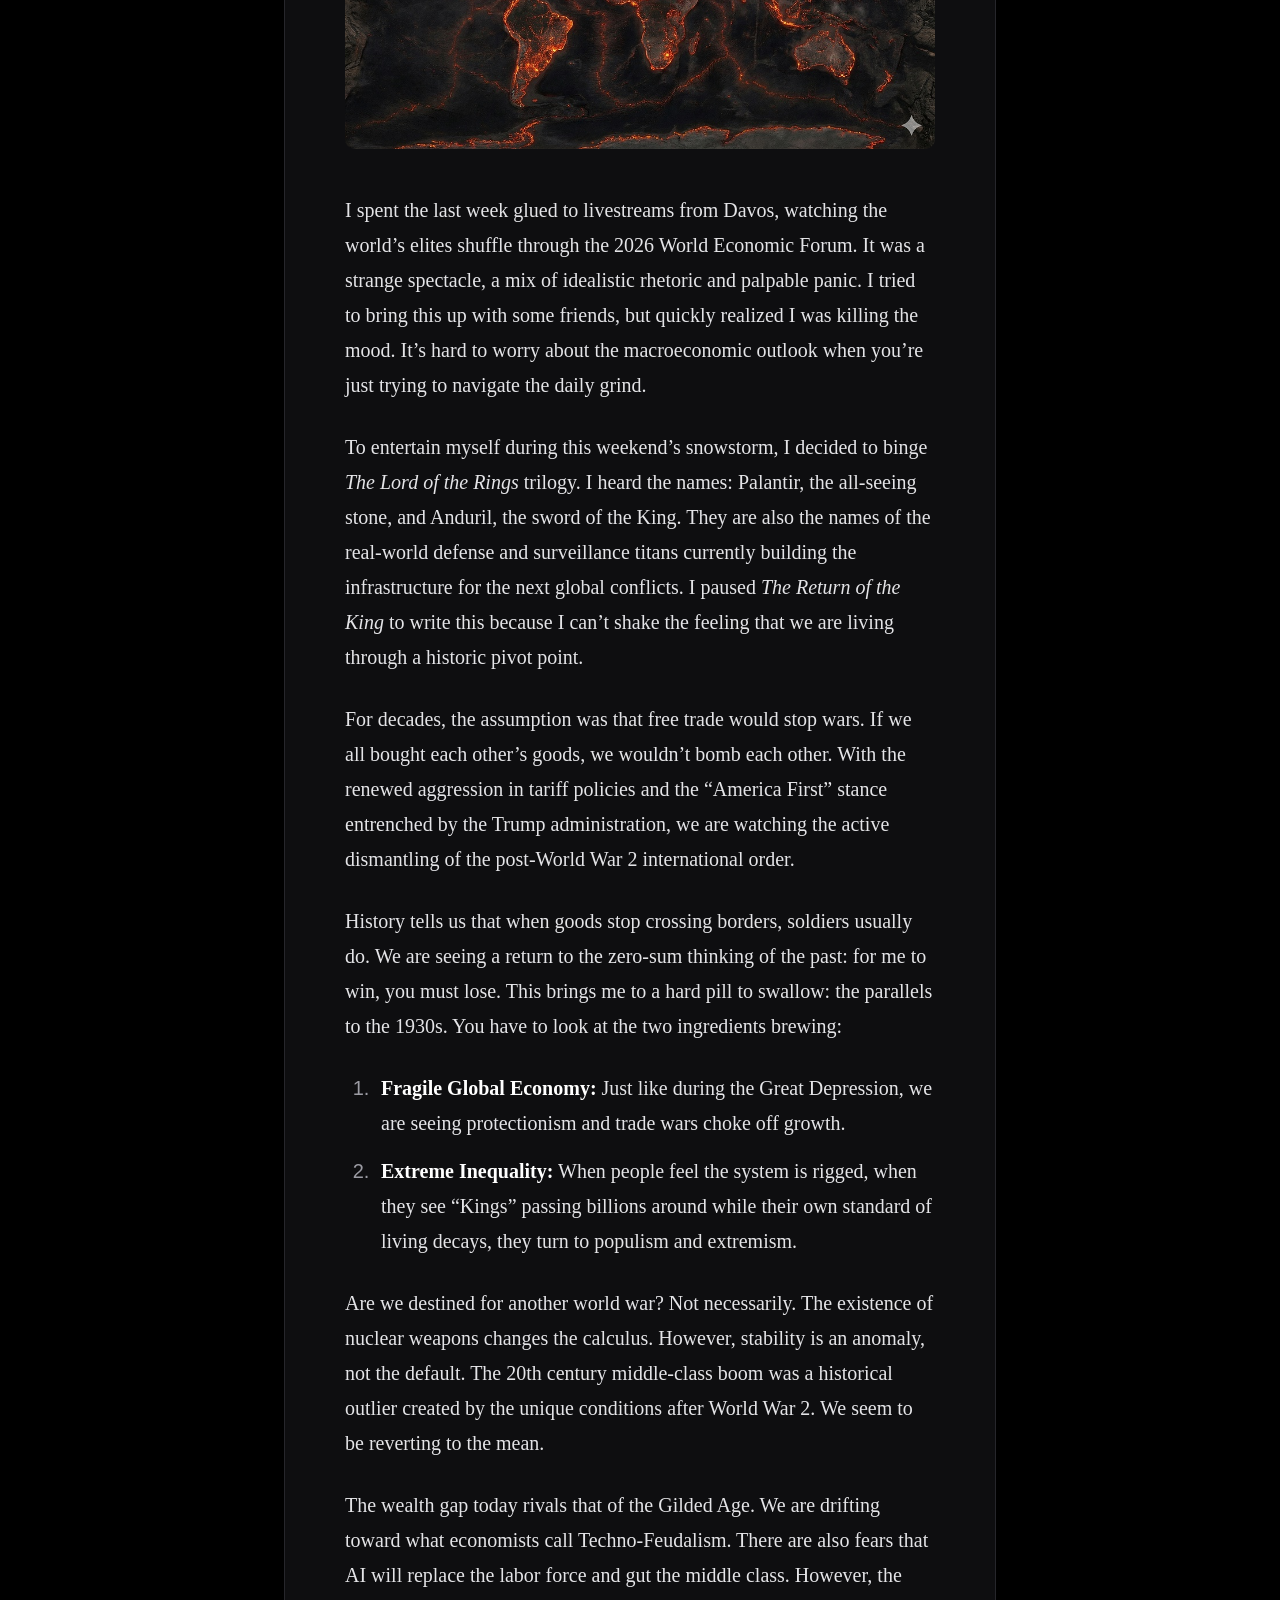
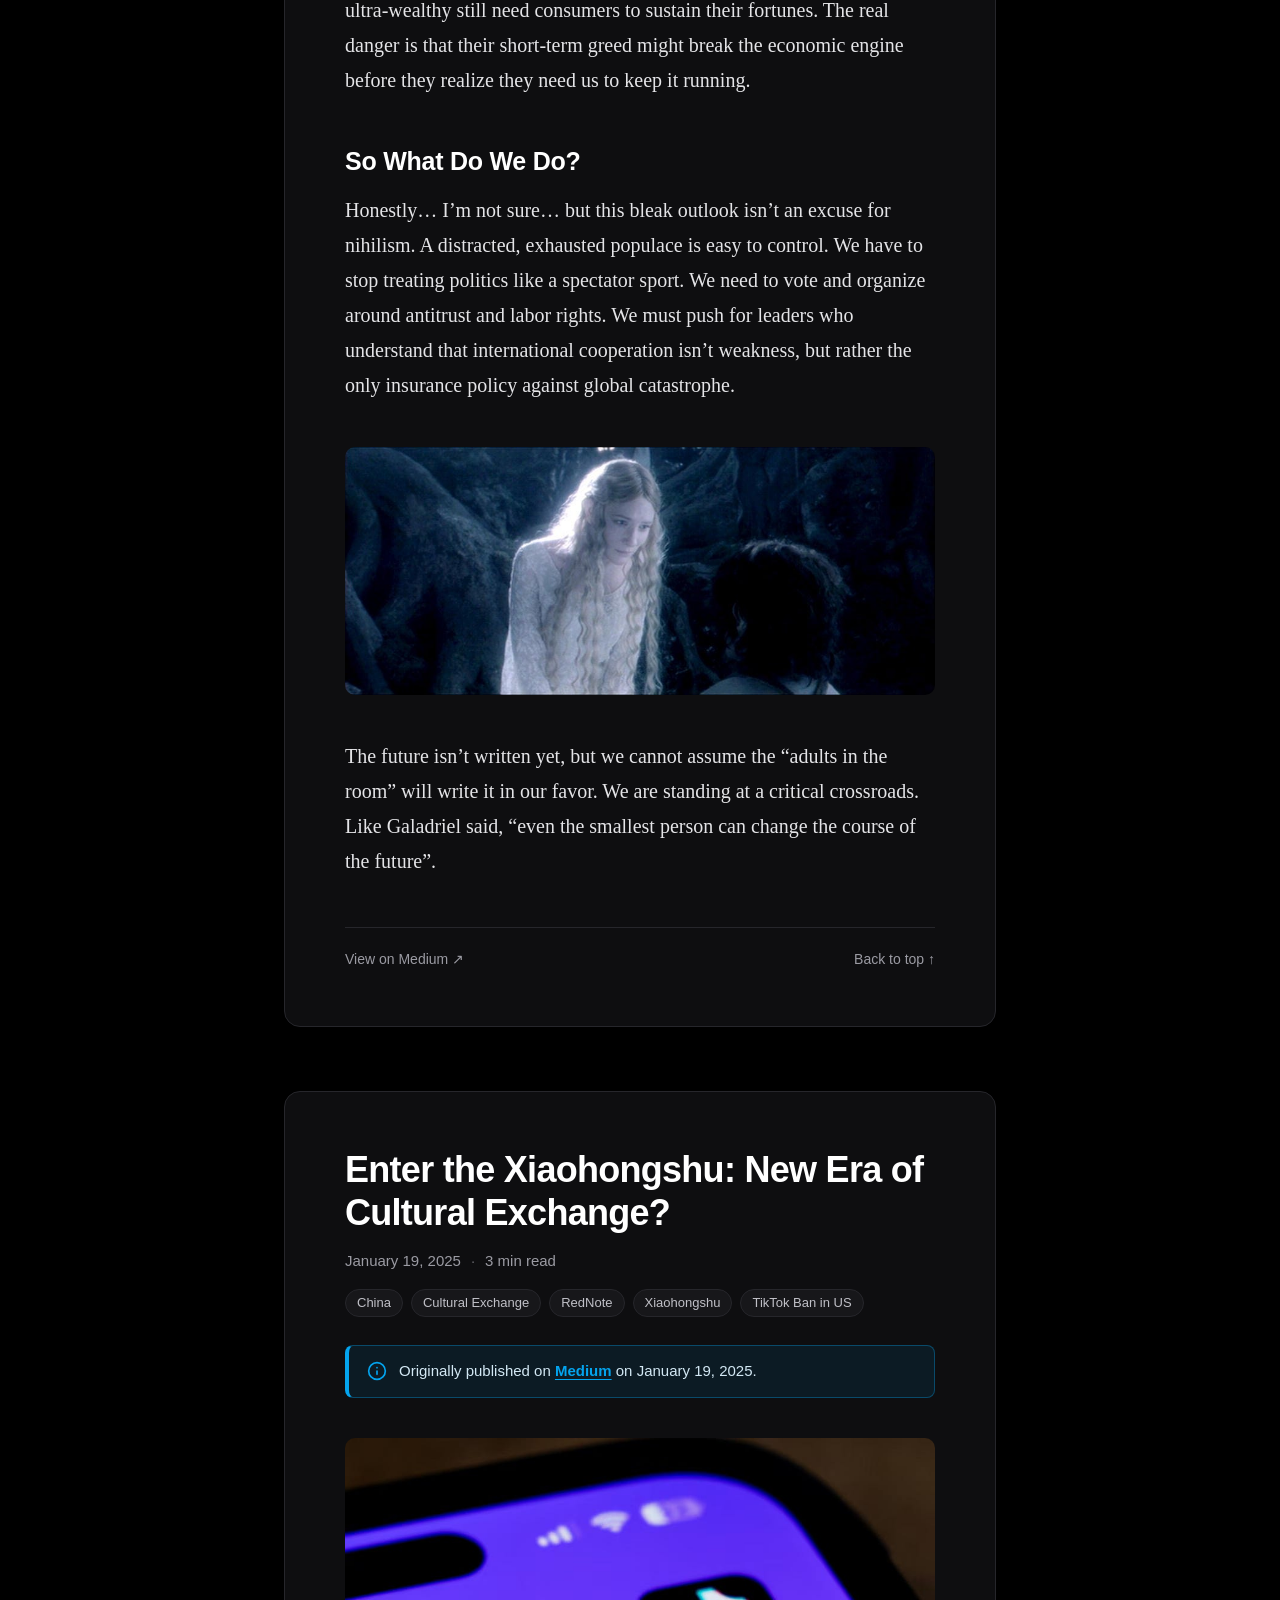
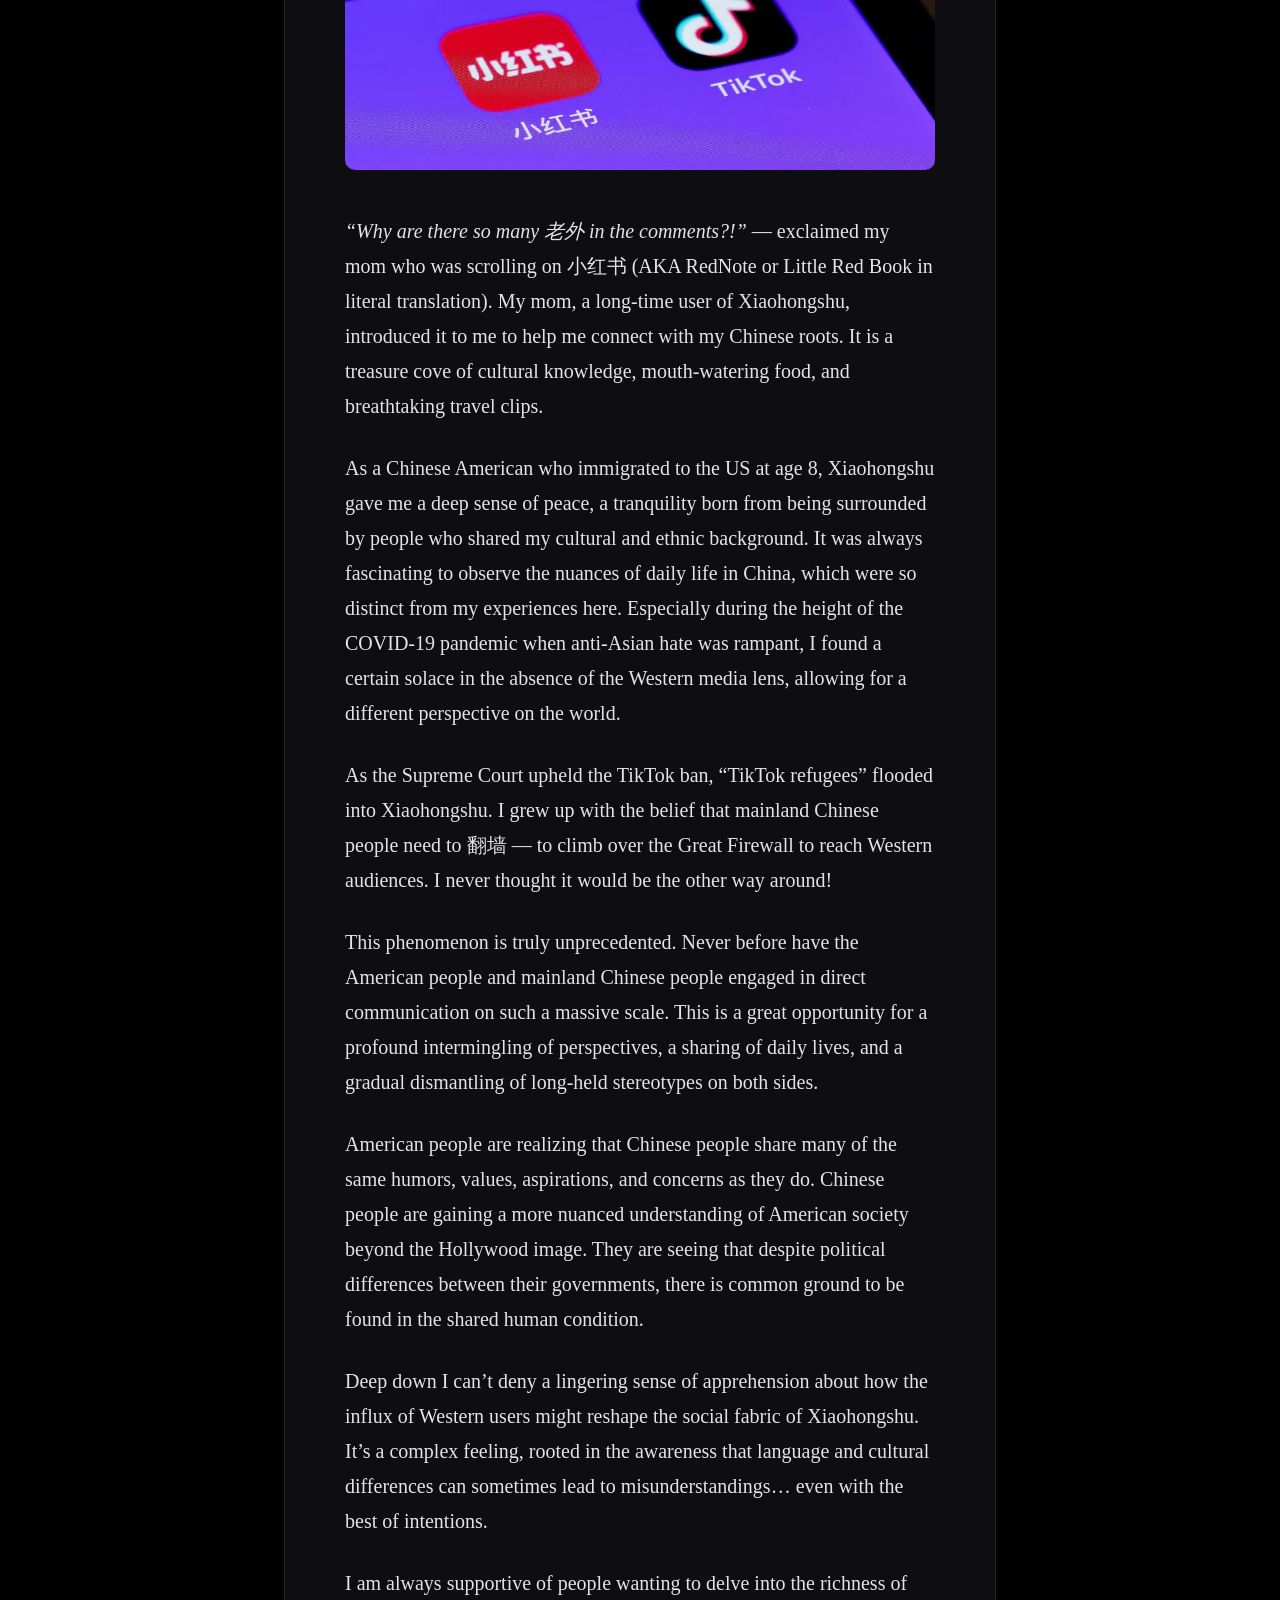
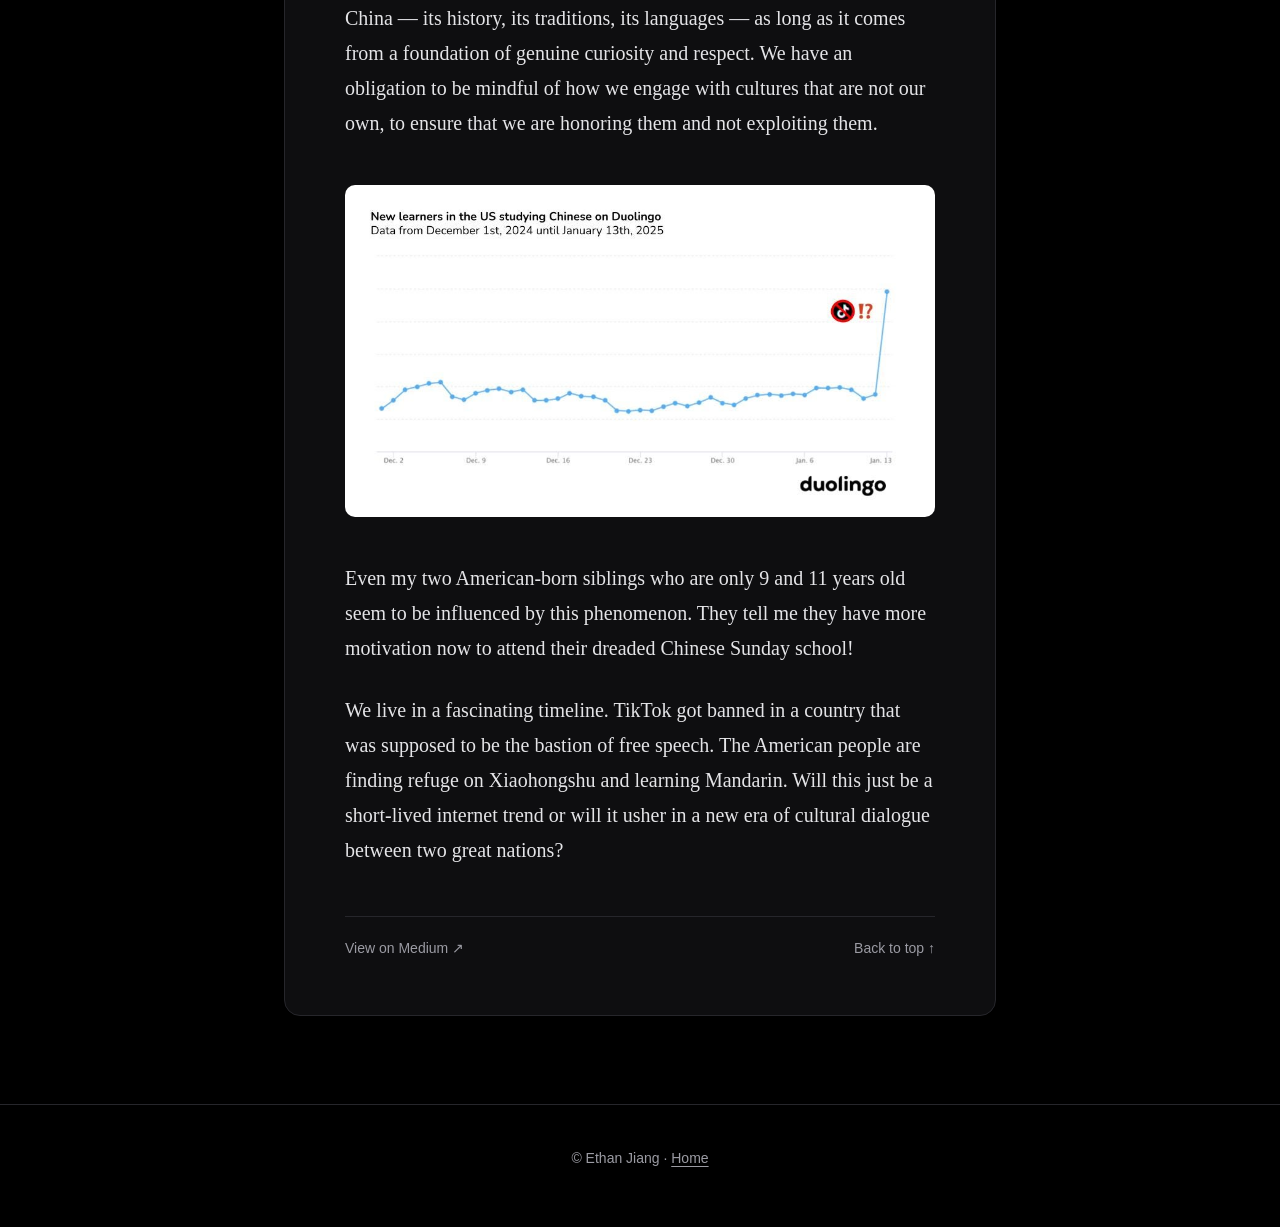
==== commit cf3222be: "add jensen huang blog" ====
--- a/blog/index.html
+++ b/blog/index.html
@@ -14,7 +14,7 @@
   <meta property="og:title" content="Blog | Ethan Jiang">
   <meta property="og:description" content="Blog posts by Ethan Jiang.">
   <meta property="og:url" content="https://jiangoz.github.io/blog/">
-  <meta property="og:image" content="https://jiangoz.github.io/images/blog/davos-mordor-map.jpg">
+  <meta property="og:image" content="https://jiangoz.github.io/images/blog/Jensen-Huang-Kitchen.jpg">
 
   <!-- CSS -->
   <link rel="stylesheet" href="../css/blog.css">
@@ -44,6 +44,12 @@
       <h1>Blog</h1>
 
       <ol class="post-index" aria-label="All posts">
+        <li>
+          <a href="#jensen-huang-must-return">
+            <span class="post-index-title">The American Dream: Jensen Huang Must Return</span>
+            <time datetime="2026-11-17">Nov 17, 2026</time>
+          </a>
+        </li>
         <li>
           <a href="#davos-silence">
             <span class="post-index-title">The Davos Silence: Are We Sleepwalking Into Mordor?</span>
@@ -58,6 +64,105 @@
         </li>
       </ol>
     </header>
+
+    <!-- ================================================================== -->
+    <!-- POST: The American Dream: Jensen Huang Must Return                 -->
+    <!-- ================================================================== -->
+    <article class="post" id="jensen-huang-must-return" aria-labelledby="jensen-huang-must-return-title">
+
+      <header class="post-header">
+        <h2 class="post-title" id="jensen-huang-must-return-title">
+          <a href="#jensen-huang-must-return">The American Dream: Jensen Huang Must Return</a>
+        </h2>
+        <div class="post-meta">
+          <time datetime="2026-11-17">November 17, 2026</time>
+          <span class="dot" aria-hidden="true">·</span>
+          <span>7 min read</span>
+        </div>
+        <ul class="tags" aria-label="Tags">
+          <li>Nvidia</li>
+          <li>Immigration</li>
+          <li>AI</li>
+          <li>Asian American</li>
+          <li>Leadership</li>
+        </ul>
+      </header>
+
+      <div class="post-body">
+        <figure>
+          <img src="../images/blog/Jensen-Huang-Kitchen.jpg" width="1280" height="720" alt="Jensen Huang in his signature black leather jacket, smiling and raising a fist in his home kitchen, with an Nvidia graphics card on the counter behind him.">
+        </figure>
+
+        <p>The question on everyone’s mind during today’s Nvidia Q3 earnings call was the CEO question, yet the board refused to answer questions about the man who worked relentlessly for 33 years to build the most powerful AI company in the world. Nvidia just reported <a href="https://nvidianews.nvidia.com/news/nvidia-announces-financial-results-for-third-quarter-fiscal-2027" target="_blank" rel="noopener">$115.8 billion in quarterly revenue</a>, more than double a year ago. Interim CEO Colette Kress <a href="https://www.cnbc.com/2026/11/17/nvidia-nvda-earnings-report-q3-2027.html" target="_blank" rel="noopener">called it “business as usual.”</a> The new chairman <a href="https://www.nbcnews.com/business/business-news/live-blog/nvidia-stock-earnings-report-jensen-huang-rcna609804" target="_blank" rel="noopener">would only say</a> that the board does not intend to bring him back.</p>
+
+        <p>The story of Jensen Huang’s exceptional drive starts with his immigration to the US as a 9-year-old. He was mistakenly thrown into a reform school for troubled kids in rural Kentucky, where he was assigned to clean the bathrooms every day. Fights there were settled with knives. He navigated the harsh environment through raw determination. These early experiences shaped the kind of leader he became, someone who adapts quickly and never gets complacent. His story is not just inspirational for Asian Americans, but for all immigrants who believe in the American dream. It resonates deeply with me because I was also introduced to the harsh realities of America when I immigrated as an 8-year-old to rural South Dakota.</p>
+
+        <p>Fortunately for me, the kids in my elementary school did not carry pocket knives. However, I definitely stood out while learning English through watching Garfield. I adapted to American culture by raining dodgeballs on other kids at the Boys and Girls Club. To this day I still have a love for buffalo jerky.</p>
+
+        <h3>“Ample Doses of Pain and Suffering”</h3>
+
+        <p>Kentucky was only the beginning. Teenage Jensen washed dishes and bussed tables at Denny’s. In 1993, he co-founded Nvidia in a Denny’s booth in San Jose. A few years later, the company’s first chip flopped and Nvidia nearly ran out of money. Jensen has said they were “30 days from going out of business.”</p>
+
+        <p>When he spoke to Stanford students in 2024, he didn’t wish them luck. He said, “I wish upon you ample doses of pain and suffering.” Resilience is something many immigrant kids who grew up in unstable environments learn early.</p>
+
+        <h3>The Vision</h3>
+
+        <p>What separates Jensen from most CEOs is his foresight. In 2006, Nvidia launched CUDA, a platform that let programmers use graphics chips for general computing. For years, Wall Street wondered why a gaming chip company was pouring money into something so few people used. Then in 2012, a neural network called AlexNet, trained on two Nvidia gaming GPUs, crushed the biggest image recognition competition and kicked off the deep learning era. In 2016, Jensen personally delivered the first DGX-1 AI supercomputer to a tiny nonprofit called OpenAI. Today’s AI boom runs on a bet he made two decades ago.</p>
+
+        <p>Lately, his vision has been about openness. While most frontier AI labs keep their best models closed, Jensen pushed Nvidia to release its Nemotron models for anyone to download, use, and modify for free. This summer he published an open letter arguing that open-weight models give companies control over their own future, spur competition, and bring down prices. After the resignation, Replit CEO Amjad Masad pointed out that removing the industry’s leading champion of open models benefits anyone who wants AI to be closed and centralized.</p>
+
+        <h3>The Apology</h3>
+
+        <p>None of this makes Jensen a saint. On November 8, after reports surfaced about his relationship with a former executive at Megaspeed, a Singapore-based Nvidia customer, he sent <a href="https://nvidianews.nvidia.com/news/a-message-to-our-company" target="_blank" rel="noopener">a letter to every Nvidia employee</a>: “I was unfaithful to my wife. My actions hurt her and our children. There is no excuse for what I did. I am deeply sorry.” Three days later, the New York Times reported, citing five employees, that he had also been in a relationship with an executive who reported directly to him. On November 12, Nvidia <a href="https://nvidianews.nvidia.com/news/nvidia-announces-ceo-transition" target="_blank" rel="noopener">announced his resignation</a>, effective immediately.</p>
+
+        <p>I’m not here to defend his personal choices. That’s between him and his family. But I keep coming back to how he owned it. There was no lawyered non-apology. He named the hurt he caused, took responsibility, and asked for privacy for his family.</p>
+
+        <p>Today, he <a href="https://x.com/JensenHuang/status/2122726005219737649" target="_blank" rel="noopener">broke his silence on X</a>: “I came to the United States 53 years ago, and becoming an American citizen is one of the greatest gifts and proudest moments of my life.” He admitted he “created problems for the Board that I deeply regret,” and said that if the board decides it’s in the best interest of the company and the country, he “would be honored to answer these calls and return as CEO.” More than 190,000 people have <a href="https://standwithjensen.com/" target="_blank" rel="noopener">signed an open letter</a> asking for exactly that.</p>
+
+        <h3>Why Now?</h3>
+
+        <p>Here’s what bothers me. None of this was new. Back in October 2025, the New York Times had already reported that this executive had socialized with Jensen, and that the Commerce Department was investigating her company. The Times later reported that the surveillance behind the spy claim covered more than a year. Secretary of State Marco Rubio wrote a highly classified memo about the relationship on March 30, 2026, and it circulated among cabinet secretaries. According to one anonymous source cited by the Washington Post, Rubio took a CIA report and recast it “in his own more assertive terms.” Then, for months, nothing public happened.</p>
+
+        <p>Then, starting at the end of October, <a href="https://en.wikipedia.org/wiki/Jensen_Huang_spying_scandal" target="_blank" rel="noopener">the stories landed one after another</a>:</p>
+
+        <ul>
+          <li><strong>Oct 29:</strong> The NYT reports US officials concluded the executive was a Chinese intelligence asset</li>
+          <li><strong>Nov 6–8:</strong> The NYT and Financial Times report on the classified memo, then on Rubio’s role</li>
+          <li><strong>Nov 8:</strong> Jensen apologizes to employees</li>
+          <li><strong>Nov 11:</strong> The NYT reports the second relationship, and the board meets that night</li>
+          <li><strong>Nov 12:</strong> Jensen resigns, five days before earnings</li>
+        </ul>
+
+        <p>Someone leaked the contents of a highly classified memo to the press. We still don’t know who, or why.</p>
+
+        <p>Anthropic, the AI lab that has been loudest about tightening chip export controls, <a href="https://www.anthropic.com/news/s1-sec" target="_blank" rel="noopener">publicly filed for its IPO</a> on October 26, three days before the first big spy story landed. Jensen’s push for free, open-weight models competes directly with labs that sell access to closed ones. It’s hard not to notice that the biggest AI IPO in history lands less than a week after the industry’s loudest champion of open models was pushed out.</p>
+
+        <p>A theory that this was a coordinated plot is spreading among tech leaders, but nobody has offered evidence of one. Still, it’s fair to ask why something officials had known about for many months suddenly hit the front page.</p>
+
+        <h3>Guilty by Ancestry</h3>
+
+        <p>What disappointed me most was how fast “Chinese spy” became the headline, and how little proof came with it. There are fair questions here: Megaspeed is under US criminal investigation for allegedly smuggling chips into China, and investigators should get to the bottom of it. But as of today, nobody has publicly shown that the former Megaspeed executive was a spy. Attorney General Todd Blanche said the DOJ has reached “no conclusions” about who she is. Rep. Jim Himes, the top Democrat on the House Intelligence Committee, left a classified briefing still unsure. <a href="https://www.cnn.com/2026/11/13/politics/jensen-huang-us-intelligence" target="_blank" rel="noopener">CNN reported</a> that officials disagree about the strength of the evidence. Nvidia’s board says it has no reason to believe national security or company secrets were compromised.</p>
+
+        <p>None of that stopped the jokes. The New York Post ran “HUANG HUANG BANG BANG” and “HUANG FOR HER BUCK.” The Economist went with “Two Huangs don’t make a right.” Politico wrote “Huang out to dry.” The <a href="https://asamnews.com/2026/11/11/aaja-condemns-jensen-huang-spy-coverage-headlines/" target="_blank" rel="noopener">Asian American Journalists Association called them out</a>, warning that turning a common Asian surname into a punchline in a story about espionage reinforces the link between our identity and suspicion. Meanwhile, “honeypot” memes about Asian women spread across social media.</p>
+
+        <p>These headlines remind me of the COVID-era anti-Asian hate.</p>
+
+        <p>As <a href="https://foreignpolicy.com/2026/11/17/nvidia-scandal-jensen-huang-racial-profiling-usa-intelligence-ai/" target="_blank" rel="noopener">Foreign Policy put it</a> this week: “Jensen Huang’s conduct deserves scrutiny; the loyalty of millions who share his ancestry does not.”</p>
+
+        <p>This matters far beyond one man. Immigrants founded or co-founded <a href="https://nfap.com/wp-content/uploads/2026/06/IMMIGRANTS-AND-US-BILLION-DOLLAR-COMPANIES.NFAP-Policy-Brief.2026-5.pdf" target="_blank" rel="noopener">59% of America’s billion-dollar startups</a>, according to a June 2026 study by the National Foundation for American Policy, and almost one in four has a founder who first came here as an international student. A 2023 study cited by Foreign Policy found that 89% of Chinese researchers at US universities wanted America to keep its scientific lead, yet nearly two-thirds had considered leaving. The Justice Department’s China Initiative was shut down in 2022 after a string of collapsed cases and accusations of racial profiling, including charges against MIT professor Gang Chen that were dropped after a year. In the 1950s, the US stripped rocket scientist Qian Xuesen of his security clearance, even though the FBI never found evidence of espionage. He left in 1955 and helped build China’s missile and space programs. Suspicion without evidence doesn’t make America safer. It drives away the people who make it stronger.</p>
+
+        <h3>Bring Him Back</h3>
+
+        <p>Jensen admitted he was unfaithful and apologized for it. The far more serious charge, that he was compromised by a Chinese spy, has never been proven, and he hasn’t been charged with any crime. He deserves what every American is promised: the presumption of innocence until proven guilty. This whole thing felt rushed, and he was never given anything close to due process. Let the investigation finish. If it clears him, bring him back.</p>
+
+        <p>A 9-year-old who cleaned toilets in rural Kentucky grew up to build the company that powers the AI revolution. If America can’t make room for that story anymore, what does the American dream even mean?</p>
+      </div>
+
+      <footer class="post-footer">
+        <a href="#top">Back to top ↑</a>
+      </footer>
+
+    </article>
 
     <!-- ================================================================== -->
     <!-- POST: The Davos Silence                                            -->
--- a/css/blog.css
+++ b/css/blog.css
@@ -497,3 +497,8 @@
     display: none;
   }
 }
+
+/* Keep "Back to top" right-aligned when it's the only footer link */
+.post-footer a:only-child {
+  margin-left: auto;
+}
